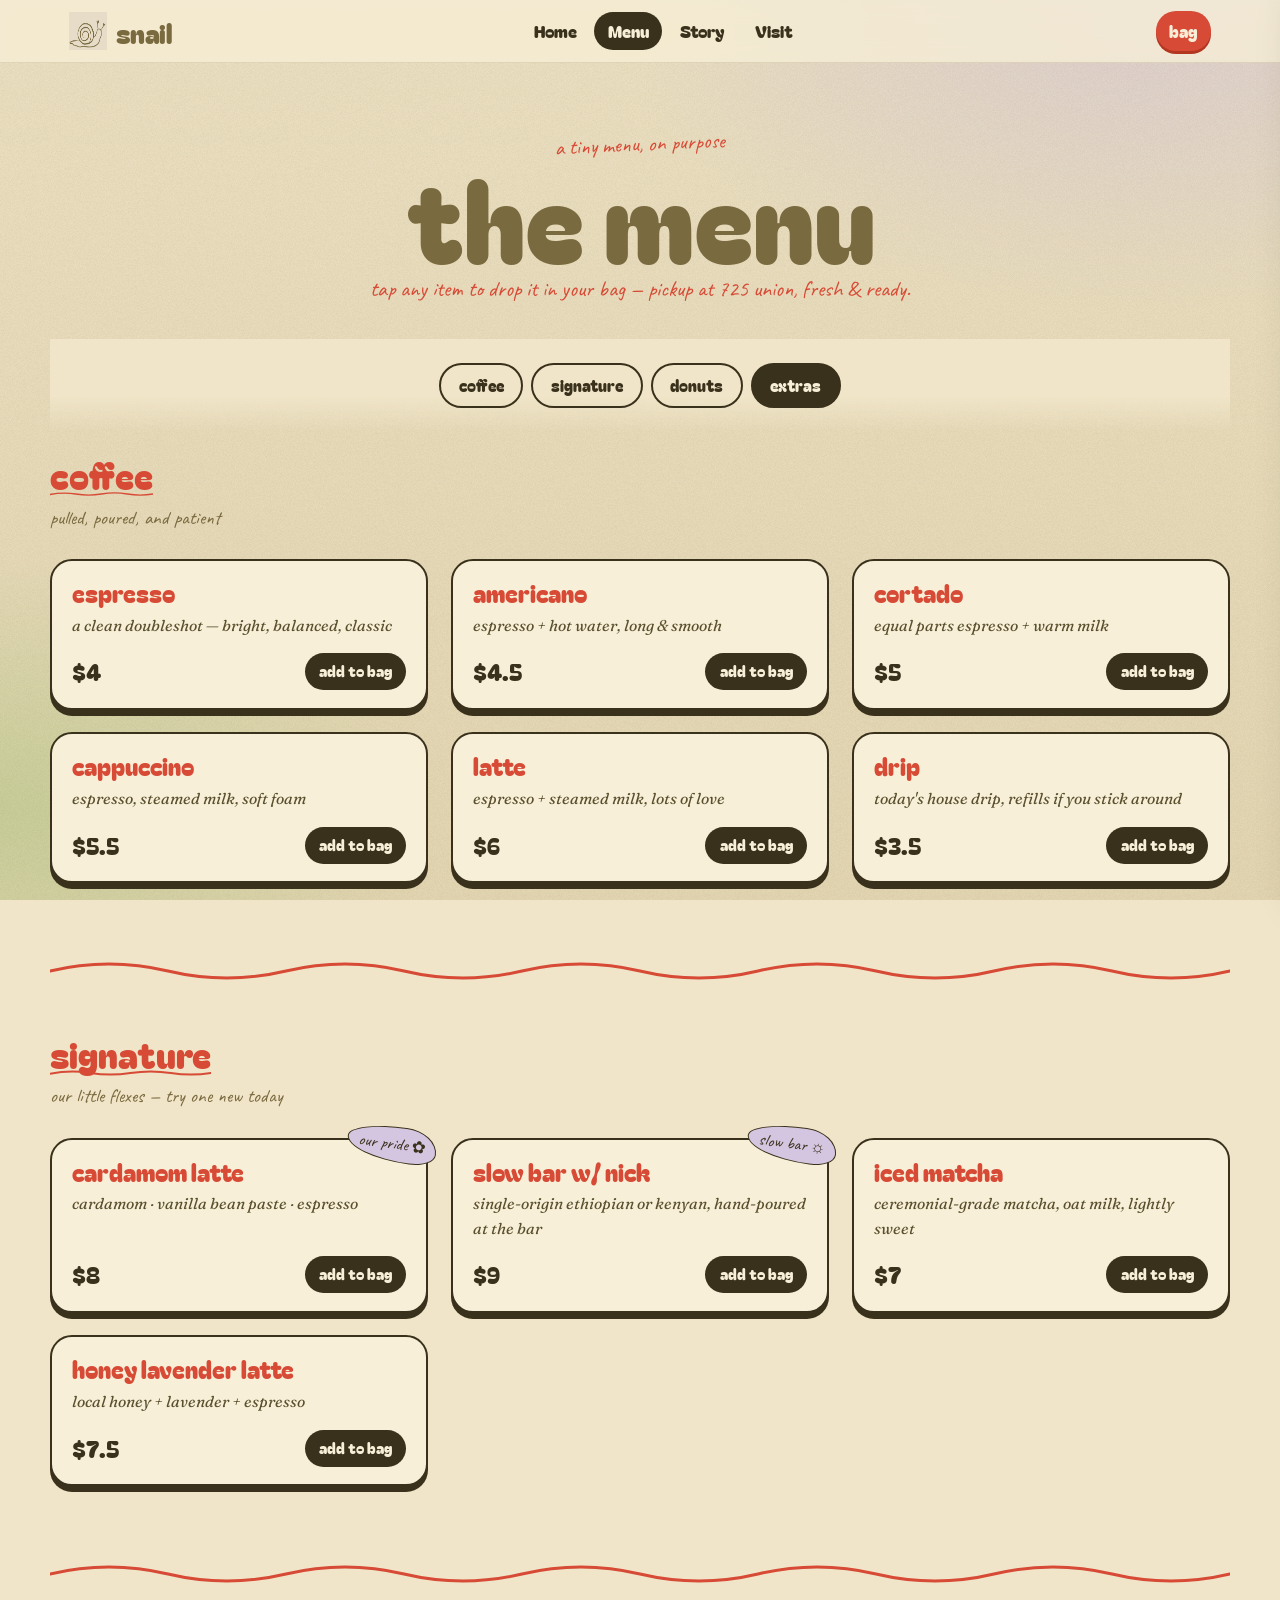
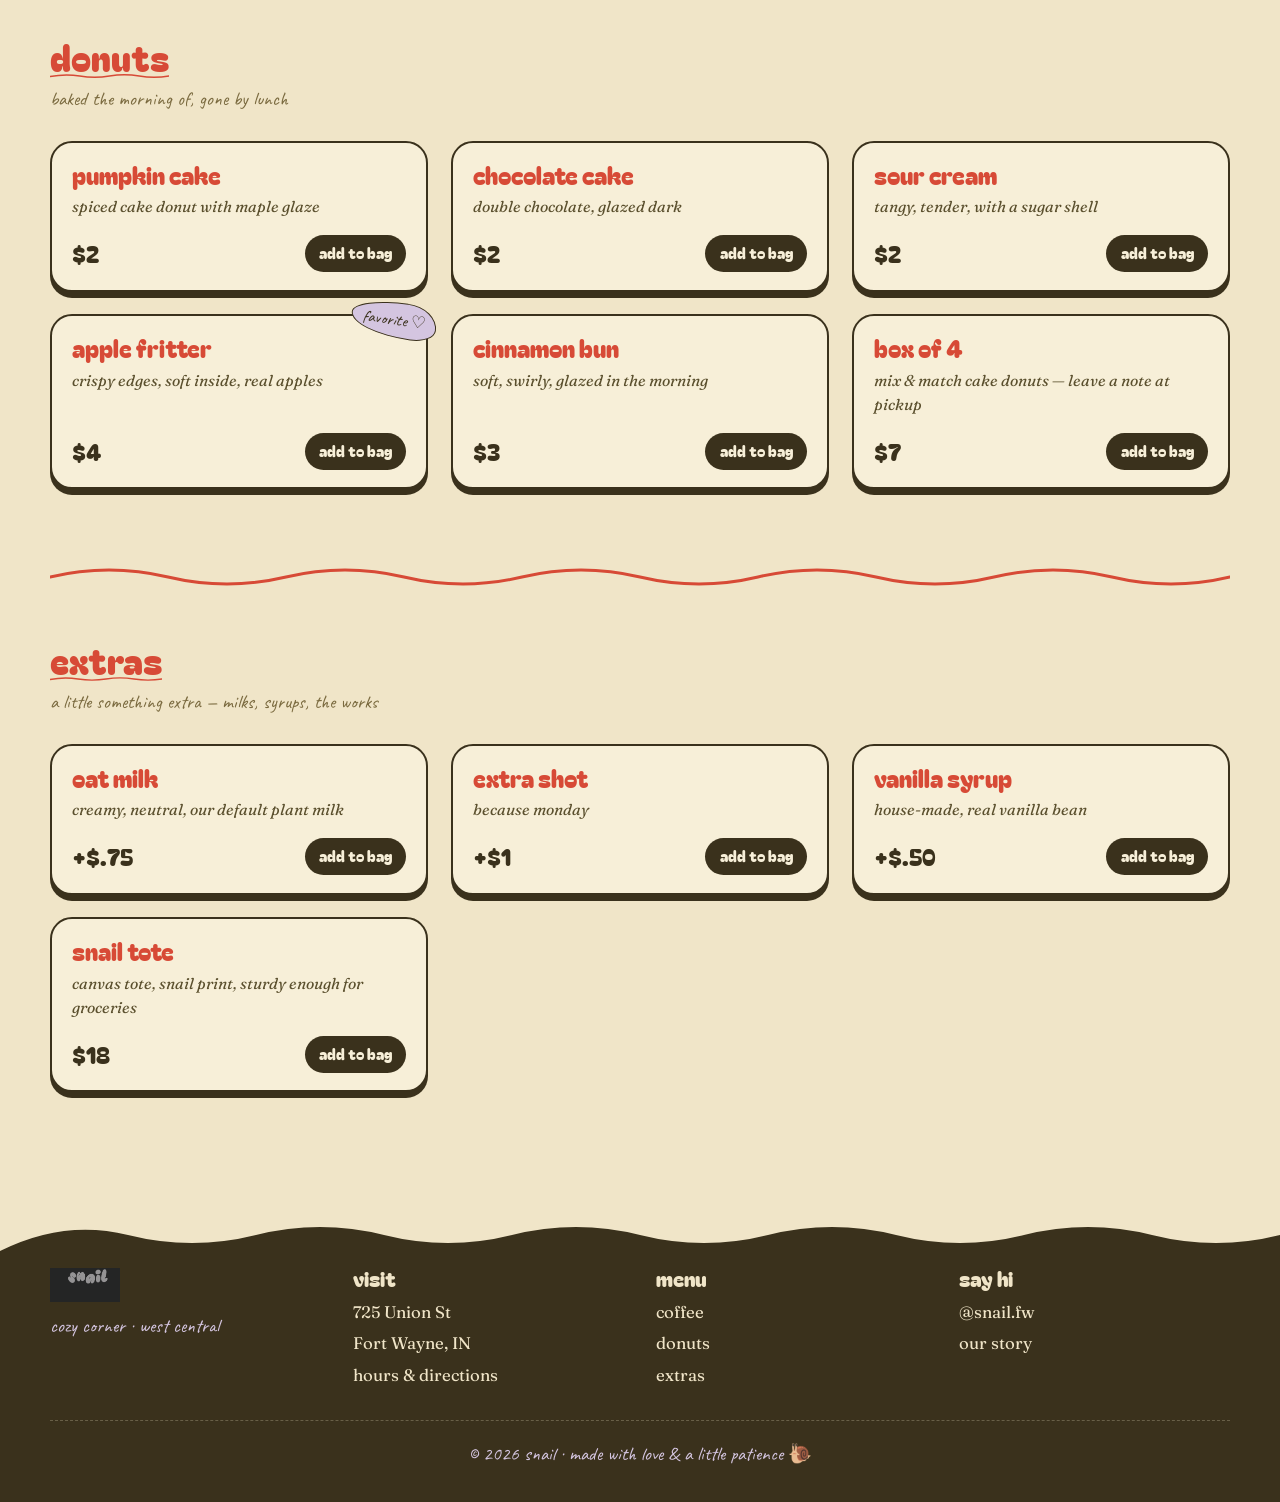
==== menu.html @ d5cd061c "Initial demo: snail café website Indie sketchbook aesthetic for snail.fw — cozy local café in West C" ====
<!doctype html>
<html lang="en">
<head>
  <meta charset="utf-8">
  <meta name="viewport" content="width=device-width, initial-scale=1, viewport-fit=cover">
  <meta name="theme-color" content="#F0E5C8">
  <title>menu — snail · cozy café in west central, fort wayne</title>
  <meta name="description" content="The full snail menu: cardamom latte, doubleshot espresso, single-origin slow bar, donuts, fritters, cinnamon buns, and more. Order ahead for pickup.">
  <link rel="icon" href="assets/img/snail-mark.png">
  <link rel="preconnect" href="https://fonts.googleapis.com">
  <link rel="preconnect" href="https://fonts.gstatic.com" crossorigin>
  <link href="https://fonts.googleapis.com/css2?family=Bagel+Fat+One&family=Caveat:wght@400;600;700&family=Fraunces:opsz,wght@9..144,400;9..144,500;9..144,700&display=swap" rel="stylesheet">
  <link rel="stylesheet" href="assets/css/base.css">
  <link rel="stylesheet" href="assets/css/components.css">
  <link rel="stylesheet" href="assets/css/pages.css">
</head>
<body>

<!-- ========== NAV ========== -->
<header class="nav" role="banner">
  <div class="wrap nav__row">
    <a class="nav__brand" href="index.html" aria-label="Snail home">
      <img src="assets/img/snail-mark.png" alt="">
      <span class="nav__brand-text">snail</span>
    </a>
    <nav class="nav__links" aria-label="Primary">
      <a class="nav__link" href="index.html">Home</a>
      <a class="nav__link" href="menu.html">Menu</a>
      <a class="nav__link" href="story.html">Story</a>
      <a class="nav__link" href="visit.html">Visit</a>
    </nav>
    <button class="nav__cart" data-cart-open aria-label="Open bag">
      <span>bag</span>
      <span class="nav__cart-count" data-cart-count style="display:none">0</span>
    </button>
  </div>
</header>

<!-- ========== MENU HERO ========== -->
<section class="menu-hero wrap-narrow">
  <span class="eyebrow">a tiny menu, on purpose</span>
  <h1>the menu</h1>
  <p>tap any item to drop it in your bag — pickup at 725 union, fresh & ready.</p>
</section>

<!-- ========== MENU TABS ========== -->
<div class="wrap">
  <div class="menu-tabs">
    <button class="menu-tab is-active" data-menu-tab="coffee">coffee</button>
    <button class="menu-tab" data-menu-tab="signature">signature</button>
    <button class="menu-tab" data-menu-tab="donuts">donuts</button>
    <button class="menu-tab" data-menu-tab="extras">extras</button>
  </div>
</div>

<!-- ========== COFFEE ========== -->
<section class="menu-section wrap" id="coffee">
  <h2 class="menu-section__title">coffee</h2>
  <p class="menu-section__sub">pulled, poured, and patient</p>

  <div class="menu-grid">

    <article class="item-card">
      <h3 class="item-card__name">espresso</h3>
      <p class="item-card__desc">a clean doubleshot — bright, balanced, classic</p>
      <div class="item-card__row">
        <span class="item-card__price">$4</span>
        <button class="item-card__add" data-add data-id="espresso" data-name="espresso" data-price="4" data-sub="doubleshot" data-emoji="☕"><span>add to bag</span></button>
      </div>
    </article>

    <article class="item-card">
      <h3 class="item-card__name">americano</h3>
      <p class="item-card__desc">espresso + hot water, long & smooth</p>
      <div class="item-card__row">
        <span class="item-card__price">$4.5</span>
        <button class="item-card__add" data-add data-id="americano" data-name="americano" data-price="4.5" data-sub="espresso + water" data-emoji="☕"><span>add to bag</span></button>
      </div>
    </article>

    <article class="item-card">
      <h3 class="item-card__name">cortado</h3>
      <p class="item-card__desc">equal parts espresso + warm milk</p>
      <div class="item-card__row">
        <span class="item-card__price">$5</span>
        <button class="item-card__add" data-add data-id="cortado" data-name="cortado" data-price="5" data-sub="4oz · 1:1" data-emoji="☕"><span>add to bag</span></button>
      </div>
    </article>

    <article class="item-card">
      <h3 class="item-card__name">cappuccino</h3>
      <p class="item-card__desc">espresso, steamed milk, soft foam</p>
      <div class="item-card__row">
        <span class="item-card__price">$5.5</span>
        <button class="item-card__add" data-add data-id="cappuccino" data-name="cappuccino" data-price="5.5" data-sub="6oz · classic" data-emoji="☕"><span>add to bag</span></button>
      </div>
    </article>

    <article class="item-card">
      <h3 class="item-card__name">latte</h3>
      <p class="item-card__desc">espresso + steamed milk, lots of love</p>
      <div class="item-card__row">
        <span class="item-card__price">$6</span>
        <button class="item-card__add" data-add data-id="latte" data-name="latte" data-price="6" data-sub="12oz" data-emoji="🥛"><span>add to bag</span></button>
      </div>
    </article>

    <article class="item-card">
      <h3 class="item-card__name">drip</h3>
      <p class="item-card__desc">today's house drip, refills if you stick around</p>
      <div class="item-card__row">
        <span class="item-card__price">$3.5</span>
        <button class="item-card__add" data-add data-id="drip" data-name="drip" data-price="3.5" data-sub="house" data-emoji="☕"><span>add to bag</span></button>
      </div>
    </article>
  </div>
</section>

<!-- squiggle -->
<div class="wrap">
  <div class="squiggle" aria-hidden="true">
    <svg viewBox="0 0 1200 28" preserveAspectRatio="none">
      <path d="M0 14 Q60 0 120 14 T240 14 T360 14 T480 14 T600 14 T720 14 T840 14 T960 14 T1080 14 T1200 14"
            fill="none" stroke="currentColor" stroke-width="3" stroke-linecap="round"/>
    </svg>
  </div>
</div>

<!-- ========== SIGNATURE ========== -->
<section class="menu-section wrap" id="signature">
  <h2 class="menu-section__title">signature</h2>
  <p class="menu-section__sub">our little flexes — try one new today</p>

  <div class="menu-grid">

    <article class="item-card">
      <span class="item-card__sticker">our pride ✿</span>
      <h3 class="item-card__name">cardamom latte</h3>
      <p class="item-card__desc">cardamom · vanilla bean paste · espresso</p>
      <div class="item-card__row">
        <span class="item-card__price">$8</span>
        <button class="item-card__add" data-add data-id="cardamom-latte" data-name="cardamom latte" data-price="8" data-sub="cardamom · vanilla bean" data-emoji="🍵"><span>add to bag</span></button>
      </div>
    </article>

    <article class="item-card">
      <span class="item-card__sticker">slow bar ☼</span>
      <h3 class="item-card__name">slow bar w/ nick</h3>
      <p class="item-card__desc">single-origin ethiopian or kenyan, hand-poured at the bar</p>
      <div class="item-card__row">
        <span class="item-card__price">$9</span>
        <button class="item-card__add" data-add data-id="slow-bar" data-name="slow bar w/ nick" data-price="9" data-sub="single-origin pour" data-emoji="☕"><span>add to bag</span></button>
      </div>
    </article>

    <article class="item-card">
      <h3 class="item-card__name">iced matcha</h3>
      <p class="item-card__desc">ceremonial-grade matcha, oat milk, lightly sweet</p>
      <div class="item-card__row">
        <span class="item-card__price">$7</span>
        <button class="item-card__add" data-add data-id="iced-matcha" data-name="iced matcha" data-price="7" data-sub="oat · lightly sweet" data-emoji="🍵"><span>add to bag</span></button>
      </div>
    </article>

    <article class="item-card">
      <h3 class="item-card__name">honey lavender latte</h3>
      <p class="item-card__desc">local honey + lavender + espresso</p>
      <div class="item-card__row">
        <span class="item-card__price">$7.5</span>
        <button class="item-card__add" data-add data-id="honey-lavender" data-name="honey lavender latte" data-price="7.5" data-sub="honey · lavender" data-emoji="💜"><span>add to bag</span></button>
      </div>
    </article>

  </div>
</section>

<div class="wrap">
  <div class="squiggle" aria-hidden="true">
    <svg viewBox="0 0 1200 28" preserveAspectRatio="none">
      <path d="M0 14 Q60 0 120 14 T240 14 T360 14 T480 14 T600 14 T720 14 T840 14 T960 14 T1080 14 T1200 14"
            fill="none" stroke="currentColor" stroke-width="3" stroke-linecap="round"/>
    </svg>
  </div>
</div>

<!-- ========== DONUTS ========== -->
<section class="menu-section wrap" id="donuts">
  <h2 class="menu-section__title">donuts</h2>
  <p class="menu-section__sub">baked the morning of, gone by lunch</p>

  <div class="menu-grid">

    <article class="item-card">
      <h3 class="item-card__name">pumpkin cake</h3>
      <p class="item-card__desc">spiced cake donut with maple glaze</p>
      <div class="item-card__row">
        <span class="item-card__price">$2</span>
        <button class="item-card__add" data-add data-id="pumpkin-cake" data-name="pumpkin cake donut" data-price="2" data-sub="maple glaze" data-emoji="🎃"><span>add to bag</span></button>
      </div>
    </article>

    <article class="item-card">
      <h3 class="item-card__name">chocolate cake</h3>
      <p class="item-card__desc">double chocolate, glazed dark</p>
      <div class="item-card__row">
        <span class="item-card__price">$2</span>
        <button class="item-card__add" data-add data-id="chocolate-cake" data-name="chocolate cake donut" data-price="2" data-sub="dark glaze" data-emoji="🍫"><span>add to bag</span></button>
      </div>
    </article>

    <article class="item-card">
      <h3 class="item-card__name">sour cream</h3>
      <p class="item-card__desc">tangy, tender, with a sugar shell</p>
      <div class="item-card__row">
        <span class="item-card__price">$2</span>
        <button class="item-card__add" data-add data-id="sour-cream" data-name="sour cream donut" data-price="2" data-sub="sugar shell" data-emoji="🍩"><span>add to bag</span></button>
      </div>
    </article>

    <article class="item-card">
      <span class="item-card__sticker">favorite ♡</span>
      <h3 class="item-card__name">apple fritter</h3>
      <p class="item-card__desc">crispy edges, soft inside, real apples</p>
      <div class="item-card__row">
        <span class="item-card__price">$4</span>
        <button class="item-card__add" data-add data-id="apple-fritter" data-name="apple fritter" data-price="4" data-sub="real apples inside" data-emoji="🍎"><span>add to bag</span></button>
      </div>
    </article>

    <article class="item-card">
      <h3 class="item-card__name">cinnamon bun</h3>
      <p class="item-card__desc">soft, swirly, glazed in the morning</p>
      <div class="item-card__row">
        <span class="item-card__price">$3</span>
        <button class="item-card__add" data-add data-id="cinnamon-bun" data-name="cinnamon bun" data-price="3" data-sub="warm & glazed" data-emoji="🍥"><span>add to bag</span></button>
      </div>
    </article>

    <article class="item-card">
      <h3 class="item-card__name">box of 4</h3>
      <p class="item-card__desc">mix & match cake donuts — leave a note at pickup</p>
      <div class="item-card__row">
        <span class="item-card__price">$7</span>
        <button class="item-card__add" data-add data-id="donut-box-4" data-name="box of 4 donuts" data-price="7" data-sub="mix & match" data-emoji="📦"><span>add to bag</span></button>
      </div>
    </article>

  </div>
</section>

<div class="wrap">
  <div class="squiggle" aria-hidden="true">
    <svg viewBox="0 0 1200 28" preserveAspectRatio="none">
      <path d="M0 14 Q60 0 120 14 T240 14 T360 14 T480 14 T600 14 T720 14 T840 14 T960 14 T1080 14 T1200 14"
            fill="none" stroke="currentColor" stroke-width="3" stroke-linecap="round"/>
    </svg>
  </div>
</div>

<!-- ========== EXTRAS ========== -->
<section class="menu-section wrap" id="extras">
  <h2 class="menu-section__title">extras</h2>
  <p class="menu-section__sub">a little something extra — milks, syrups, the works</p>

  <div class="menu-grid">

    <article class="item-card">
      <h3 class="item-card__name">oat milk</h3>
      <p class="item-card__desc">creamy, neutral, our default plant milk</p>
      <div class="item-card__row">
        <span class="item-card__price">+$.75</span>
        <button class="item-card__add" data-add data-id="oat-milk" data-name="oat milk" data-price="0.75" data-sub="add-on" data-emoji="🥛"><span>add to bag</span></button>
      </div>
    </article>

    <article class="item-card">
      <h3 class="item-card__name">extra shot</h3>
      <p class="item-card__desc">because monday</p>
      <div class="item-card__row">
        <span class="item-card__price">+$1</span>
        <button class="item-card__add" data-add data-id="extra-shot" data-name="extra shot" data-price="1" data-sub="add-on" data-emoji="⚡"><span>add to bag</span></button>
      </div>
    </article>

    <article class="item-card">
      <h3 class="item-card__name">vanilla syrup</h3>
      <p class="item-card__desc">house-made, real vanilla bean</p>
      <div class="item-card__row">
        <span class="item-card__price">+$.50</span>
        <button class="item-card__add" data-add data-id="vanilla-syrup" data-name="vanilla syrup" data-price="0.5" data-sub="add-on" data-emoji="✨"><span>add to bag</span></button>
      </div>
    </article>

    <article class="item-card">
      <h3 class="item-card__name">snail tote</h3>
      <p class="item-card__desc">canvas tote, snail print, sturdy enough for groceries</p>
      <div class="item-card__row">
        <span class="item-card__price">$18</span>
        <button class="item-card__add" data-add data-id="snail-tote" data-name="snail tote bag" data-price="18" data-sub="merch · canvas" data-emoji="👜"><span>add to bag</span></button>
      </div>
    </article>

  </div>
</section>

<!-- ========== FOOTER ========== -->
<footer class="footer">
  <div class="footer__grid">
    <div class="footer__brand">
      <img src="assets/img/snail-wordmark.png" alt="snail">
      <p style="margin-top:.6rem;color:var(--lilac);font-family:var(--font-hand);font-size:1.2rem">cozy corner · west central</p>
    </div>
    <div>
      <h4 class="footer__title">visit</h4>
      <div class="footer__list">
        <a>725 Union St</a>
        <a>Fort Wayne, IN</a>
        <a href="visit.html">hours & directions</a>
      </div>
    </div>
    <div>
      <h4 class="footer__title">menu</h4>
      <div class="footer__list">
        <a href="menu.html#coffee">coffee</a>
        <a href="menu.html#donuts">donuts</a>
        <a href="menu.html#extras">extras</a>
      </div>
    </div>
    <div>
      <h4 class="footer__title">say hi</h4>
      <div class="footer__list">
        <a href="https://instagram.com/snail.fw" target="_blank" rel="noopener">@snail.fw</a>
        <a href="story.html">our story</a>
      </div>
    </div>
  </div>
  <div class="footer__bottom">© 2026 snail · made with love & a little patience 🐌</div>
</footer>

<!-- ========== CART DRAWER ========== -->
<aside class="cart-drawer" data-cart-drawer aria-hidden="true">
  <div class="cart-drawer__scrim"></div>
  <div class="cart-drawer__panel">
    <div class="cart-drawer__header">
      <h2 class="cart-drawer__title">your bag 🐌</h2>
      <button class="cart-drawer__close" data-cart-close aria-label="Close bag">×</button>
    </div>
    <div class="cart-list" data-cart-list></div>
    <div class="cart-empty" data-cart-empty>
      <img src="assets/img/snail-mark.png" alt="">
      <p>nothing in the bag yet — go pick something cozy</p>
      <a class="btn btn--matcha btn--small" href="menu.html" style="margin-top:1rem">browse menu</a>
    </div>
    <div class="cart-foot">
      <div class="cart-total">
        <span>total <small>(pickup)</small></span>
        <span data-cart-total>$0.00</span>
      </div>
      <button class="btn btn--brick cart-checkout" data-cart-checkout>place pickup order →</button>
      <p style="text-align:center;margin-top:.7rem;font-family:var(--font-hand);color:var(--olive);font-size:1.05rem">order online, pick up at 725 union</p>
    </div>
  </div>
</aside>

<div class="toast" data-toast role="status" aria-live="polite"></div>

<script src="assets/js/cart.js"></script>
<script src="assets/js/main.js"></script>
</body>
</html>
---- assets/css/base.css ----
/* =========================================================
   SNAIL — Base + Tokens
   "Indie sketchbook café": warm, hand-drawn, asymmetric
   ========================================================= */

:root {
  /* Colors — pulled from the brand assets */
  --cream:        #F0E5C8;
  --cream-2:      #E8DBB8;
  --cream-3:      #DCCCA0;
  --paper:        #F7EFD8;
  --olive:        #7A6A3F;
  --olive-deep:   #5A4F2D;
  --olive-ink:    #3A311C;
  --matcha:       #A8C77B;
  --matcha-deep:  #84A653;
  --lilac:        #D4C5E0;
  --lilac-deep:   #B69BCC;
  --brick:        #D74A36;
  --brick-deep:   #B33620;
  --charcoal:     #2A2118;
  --bone:         #FBF6E8;

  /* Type */
  --font-display: 'Bagel Fat One', 'Lilita One', system-ui, sans-serif;
  --font-body:    'Fraunces', 'Iowan Old Style', Georgia, serif;
  --font-hand:    'Caveat', 'Comic Sans MS', cursive;

  /* Sizing */
  --fs-eyebrow: 0.78rem;
  --fs-body:    1.05rem;
  --fs-lead:    1.25rem;
  --fs-h6:      1.15rem;
  --fs-h5:      1.4rem;
  --fs-h4:      1.75rem;
  --fs-h3:      2.25rem;
  --fs-h2:      clamp(2.4rem, 5vw, 3.6rem);
  --fs-h1:      clamp(3rem, 9vw, 7rem);
  --fs-mega:    clamp(4.5rem, 14vw, 11rem);

  /* Spacing */
  --gap-1: .35rem;
  --gap-2: .7rem;
  --gap-3: 1.1rem;
  --gap-4: 1.6rem;
  --gap-5: 2.4rem;
  --gap-6: 3.5rem;
  --gap-7: 5rem;
  --gap-8: 7rem;

  /* Radii */
  --r-blob: 38% 62% 55% 45% / 50% 38% 62% 50%;
  --r-blob-2: 64% 36% 28% 72% / 42% 64% 36% 58%;
  --r-pill: 999px;
  --r-card: 22px;

  /* Shadows */
  --sh-paper:   0 1px 0 rgba(58,49,28,.06), 0 12px 22px -10px rgba(58,49,28,.18);
  --sh-pop:     0 6px 0 var(--olive-ink);
  --sh-pop-sm:  0 4px 0 var(--olive-ink);
  --sh-pop-lilac: 0 6px 0 var(--lilac-deep);

  /* Motion */
  --ease-bouncy: cubic-bezier(.34,1.56,.64,1);
  --ease-soft:   cubic-bezier(.4,.05,.2,1);
}

/* Reset */
*, *::before, *::after { box-sizing: border-box; margin: 0; padding: 0; }
html { scroll-behavior: smooth; -webkit-text-size-adjust: 100%; }
body {
  font-family: var(--font-body);
  font-size: var(--fs-body);
  font-optical-sizing: auto;
  line-height: 1.55;
  color: var(--charcoal);
  background: var(--cream);
  overflow-x: hidden; /* hard guard against side-scroll on mobile */
  min-height: 100vh;
  position: relative;
}
img, svg, video { display: block; max-width: 100%; height: auto; }
button { font: inherit; cursor: pointer; border: 0; background: none; color: inherit; }
a { color: inherit; text-decoration: none; }
ul { list-style: none; }
input, textarea, select { font: inherit; color: inherit; }

/* Page paper grain — SVG fractal noise via data-URI */
body::before {
  content: "";
  position: fixed; inset: 0; z-index: 0; pointer-events: none;
  opacity: .35; mix-blend-mode: multiply;
  background-image: url("data:image/svg+xml;utf8,<svg xmlns='http://www.w3.org/2000/svg' width='240' height='240'><filter id='n'><feTurbulence type='fractalNoise' baseFrequency='1.4' numOctaves='2' stitchTiles='stitch'/><feColorMatrix values='0 0 0 0 0.36 0 0 0 0 0.30 0 0 0 0 0.18 0 0 0 0.55 0'/></filter><rect width='100%' height='100%' filter='url(%23n)'/></svg>");
}

/* Subtle warm wash gradient behind everything */
body::after {
  content: "";
  position: fixed; inset: 0; z-index: -1; pointer-events: none;
  background:
    radial-gradient(60% 50% at 90% 0%, rgba(212,197,224,.55), transparent 70%),
    radial-gradient(50% 40% at 0% 90%, rgba(168,199,123,.45), transparent 70%),
    linear-gradient(180deg, var(--cream) 0%, var(--cream-2) 100%);
}

main, section, header, footer, nav { position: relative; z-index: 1; }

/* Typography presets */
.eyebrow {
  font-family: var(--font-hand);
  font-size: 1.35rem;
  color: var(--brick);
  transform: rotate(-2.5deg);
  display: inline-block;
}
.display {
  font-family: var(--font-display);
  font-weight: 400;
  letter-spacing: -.01em;
  line-height: .92;
  color: var(--olive);
}
.hand {
  font-family: var(--font-hand);
  color: var(--brick);
}
h1, h2, h3, h4 { font-family: var(--font-display); font-weight: 400; line-height: 1; color: var(--olive-ink); }
h1 { font-size: var(--fs-h1); }
h2 { font-size: var(--fs-h2); }
h3 { font-size: var(--fs-h3); }
h4 { font-size: var(--fs-h4); }
p { max-width: 60ch; }

/* Layout helpers */
.wrap { width: min(1180px, 100% - 2.4rem); margin-inline: auto; }
.wrap-narrow { width: min(820px, 100% - 2.4rem); margin-inline: auto; }
.section { padding-block: var(--gap-7); }
.section-tight { padding-block: var(--gap-6); }

/* Selection */
::selection { background: var(--matcha); color: var(--olive-ink); }

/* Focus rings — visible & on-brand */
:focus-visible {
  outline: 3px dashed var(--brick);
  outline-offset: 3px;
  border-radius: 6px;
}

/* Reveal on scroll */
[data-reveal] {
  opacity: 0;
  transform: translateY(28px);
  transition: opacity .8s var(--ease-soft), transform .8s var(--ease-bouncy);
}
[data-reveal].is-revealed { opacity: 1; transform: none; }
[data-reveal][data-reveal-delay="1"] { transition-delay: .1s; }
[data-reveal][data-reveal-delay="2"] { transition-delay: .2s; }
[data-reveal][data-reveal-delay="3"] { transition-delay: .3s; }
[data-reveal][data-reveal-delay="4"] { transition-delay: .4s; }

/* Reduced motion */
@media (prefers-reduced-motion: reduce) {
  *, *::before, *::after {
    animation-duration: 0.01ms !important;
    animation-iteration-count: 1 !important;
    transition-duration: 0.01ms !important;
    scroll-behavior: auto !important;
  }
}
---- assets/css/components.css ----
/* =========================================================
   Components
   ========================================================= */

/* ---------- NAV — persistent top, no hamburger ---------- */
.nav {
  position: sticky;
  top: 0;
  z-index: 50;
  backdrop-filter: blur(10px) saturate(120%);
  -webkit-backdrop-filter: blur(10px) saturate(120%);
  background: rgba(247,239,216,.78);
  border-bottom: 1.5px solid rgba(122,106,63,.18);
}
.nav__row {
  display: grid;
  grid-template-columns: auto 1fr auto;
  align-items: center;
  gap: 1rem;
  padding: .65rem 1.2rem;
}
.nav__brand {
  display: inline-flex; align-items: center; gap: .55rem;
  text-decoration: none;
  flex-shrink: 0;
}
.nav__brand img { width: 38px; height: 38px; }
.nav__brand-text {
  font-family: var(--font-display);
  font-size: 1.7rem;
  color: var(--olive);
  letter-spacing: -.02em;
  line-height: 1;
  margin-top: 4px;
}
.nav__links {
  display: flex; align-items: center; gap: .25rem;
  justify-content: center;
  overflow-x: auto;
  scrollbar-width: none;
  scroll-snap-type: x proximity;
  padding: 2px 0;
}
.nav__links::-webkit-scrollbar { display: none; }
.nav__link {
  font-family: var(--font-display);
  font-size: 1.05rem;
  color: var(--olive-ink);
  padding: .35rem .85rem;
  border-radius: var(--r-pill);
  white-space: nowrap;
  scroll-snap-align: center;
  transition: background .25s var(--ease-soft), color .25s var(--ease-soft), transform .35s var(--ease-bouncy);
}
.nav__link:hover { background: var(--matcha); color: var(--olive-ink); transform: rotate(-2deg); }
.nav__link.is-active {
  background: var(--olive-ink);
  color: var(--paper);
}
.nav__link.is-active:hover { transform: rotate(-1.5deg); }

.nav__cart {
  display: inline-flex; align-items: center; gap: .4rem;
  padding: .45rem .85rem;
  background: var(--brick);
  color: var(--paper);
  border-radius: var(--r-pill);
  font-family: var(--font-display);
  box-shadow: 0 3px 0 var(--brick-deep);
  transition: transform .25s var(--ease-bouncy);
  flex-shrink: 0;
}
.nav__cart:hover { transform: translateY(-2px) rotate(-2deg); }
.nav__cart:active { transform: translateY(1px); box-shadow: 0 1px 0 var(--brick-deep); }
.nav__cart-count {
  display: inline-grid; place-items: center;
  min-width: 22px; height: 22px;
  border-radius: var(--r-pill);
  background: var(--paper); color: var(--brick);
  font-size: .85rem; font-weight: 700;
  padding: 0 6px;
}

@media (max-width: 640px) {
  .nav__row { padding: .55rem .8rem; gap: .55rem; }
  .nav__brand img { width: 32px; height: 32px; }
  .nav__brand-text { font-size: 1.35rem; }
  .nav__link { font-size: .92rem; padding: .3rem .65rem; }
  .nav__cart { padding: .4rem .65rem; font-size: .9rem; }
}
@media (max-width: 420px) {
  .nav__brand-text { display: none; }
  .nav__link { font-size: .85rem; padding: .25rem .55rem; }
}

/* ---------- BUTTONS ---------- */
.btn {
  display: inline-flex; align-items: center; gap: .5rem;
  font-family: var(--font-display);
  font-size: 1.05rem;
  padding: .85rem 1.4rem;
  border-radius: var(--r-pill);
  background: var(--olive-ink);
  color: var(--paper);
  box-shadow: var(--sh-pop-sm);
  transition: transform .2s var(--ease-bouncy), box-shadow .2s var(--ease-bouncy);
  border: 2px solid var(--olive-ink);
}
.btn:hover { transform: translateY(-3px) rotate(-1.5deg); box-shadow: 0 7px 0 var(--olive-ink); }
.btn:active { transform: translateY(2px); box-shadow: 0 2px 0 var(--olive-ink); }

.btn--brick { background: var(--brick); border-color: var(--brick-deep); box-shadow: 0 4px 0 var(--brick-deep); }
.btn--brick:hover { box-shadow: 0 7px 0 var(--brick-deep); }
.btn--brick:active { box-shadow: 0 2px 0 var(--brick-deep); }

.btn--matcha { background: var(--matcha); color: var(--olive-ink); border-color: var(--matcha-deep); box-shadow: 0 4px 0 var(--matcha-deep); }
.btn--matcha:hover { box-shadow: 0 7px 0 var(--matcha-deep); }
.btn--matcha:active { box-shadow: 0 2px 0 var(--matcha-deep); }

.btn--ghost { background: transparent; color: var(--olive-ink); border: 2px solid var(--olive-ink); box-shadow: 0 4px 0 var(--olive-ink); }
.btn--ghost:hover { background: var(--paper); }

.btn--small { font-size: .92rem; padding: .55rem 1rem; }

/* ---------- DIVIDERS / SQUIGGLES ---------- */
.squiggle {
  display: block;
  width: 100%;
  height: 28px;
  color: var(--brick);
  margin-block: var(--gap-4);
}
.squiggle svg { width: 100%; height: 100%; display: block; }

/* ---------- POLAROID CARD ---------- */
.polaroid {
  background: var(--paper);
  padding: 14px 14px 22px;
  border-radius: 4px;
  box-shadow: 0 2px 1px rgba(58,49,28,.08), 0 18px 28px -14px rgba(58,49,28,.35);
  position: relative;
}
.polaroid img {
  width: 100%; aspect-ratio: 4/5; object-fit: cover;
  border-radius: 2px;
  background: var(--cream-3);
}
.polaroid figcaption {
  margin-top: 14px;
  font-family: var(--font-hand);
  font-size: 1.4rem;
  color: var(--brick);
  text-align: center;
  transform: rotate(-1deg);
}
.polaroid--tilt-l { transform: rotate(-3deg); }
.polaroid--tilt-r { transform: rotate(2.5deg); }
.polaroid--tilt-c { transform: rotate(-.8deg); }

/* ---------- MENU ITEM CARD ---------- */
.item-card {
  background: var(--paper);
  border: 2px solid var(--olive-ink);
  border-radius: var(--r-card);
  padding: 1.25rem 1.25rem 1.1rem;
  display: grid;
  grid-template-rows: auto 1fr auto;
  gap: .55rem;
  position: relative;
  box-shadow: 0 6px 0 var(--olive-ink);
  transition: transform .35s var(--ease-bouncy), box-shadow .35s var(--ease-bouncy);
}
.item-card:hover {
  transform: translate(-3px, -5px) rotate(-1deg);
  box-shadow: 0 10px 0 var(--olive-ink);
}
.item-card__name {
  font-family: var(--font-display);
  font-size: 1.5rem;
  color: var(--brick);
  line-height: 1;
}
.item-card__desc {
  font-size: .98rem;
  color: var(--olive-deep);
  font-style: italic;
  font-variation-settings: "opsz" 10;
}
.item-card__row {
  display: flex; align-items: center; justify-content: space-between;
  margin-top: .4rem;
}
.item-card__price {
  font-family: var(--font-display);
  font-size: 1.4rem;
  color: var(--olive-ink);
}
.item-card__add {
  display: inline-flex; align-items: center; gap: .35rem;
  background: var(--olive-ink); color: var(--paper);
  padding: .45rem .9rem;
  border-radius: var(--r-pill);
  font-family: var(--font-display);
  font-size: .92rem;
  transition: transform .2s var(--ease-bouncy), background .2s;
}
.item-card__add:hover { background: var(--brick); transform: rotate(-2deg) scale(1.04); }
.item-card__add.is-added {
  background: var(--matcha); color: var(--olive-ink);
}

.item-card__sticker {
  position: absolute;
  top: -14px; right: -10px;
  background: var(--lilac);
  color: var(--olive-ink);
  font-family: var(--font-hand);
  font-size: 1.05rem;
  padding: .25rem .65rem;
  border-radius: var(--r-blob-2);
  border: 1.5px solid var(--olive-ink);
  transform: rotate(8deg);
}

/* ---------- CART DRAWER ---------- */
.cart-drawer {
  position: fixed; inset: 0;
  display: grid;
  grid-template-columns: 1fr min(420px, 92vw);
  pointer-events: none;
  z-index: 100;
}
.cart-drawer__scrim {
  background: rgba(42,33,24,.45);
  opacity: 0;
  transition: opacity .35s var(--ease-soft);
}
.cart-drawer__panel {
  background: var(--paper);
  border-left: 2px solid var(--olive-ink);
  padding: 1.4rem 1.4rem 2rem;
  overflow-y: auto;
  transform: translateX(110%);
  transition: transform .45s var(--ease-bouncy);
  display: flex; flex-direction: column;
  box-shadow: -20px 0 40px rgba(58,49,28,.25);
}
.cart-drawer.is-open { pointer-events: auto; }
.cart-drawer.is-open .cart-drawer__scrim { opacity: 1; pointer-events: auto; }
.cart-drawer.is-open .cart-drawer__panel { transform: translateX(0); }

.cart-drawer__header {
  display: flex; align-items: center; justify-content: space-between;
  margin-bottom: 1rem;
  padding-bottom: .8rem;
  border-bottom: 2px dashed var(--olive);
}
.cart-drawer__title {
  font-family: var(--font-display);
  font-size: 1.8rem;
  color: var(--olive-ink);
}
.cart-drawer__close {
  width: 38px; height: 38px;
  border-radius: var(--r-pill);
  background: var(--cream-2);
  font-size: 1.4rem;
  display: grid; place-items: center;
}
.cart-drawer__close:hover { background: var(--brick); color: var(--paper); transform: rotate(90deg); }

.cart-list { display: flex; flex-direction: column; gap: .9rem; flex: 1; }
.cart-line {
  display: grid;
  grid-template-columns: 50px 1fr auto;
  gap: .8rem;
  align-items: center;
  padding: .7rem;
  background: var(--cream);
  border: 1.5px solid var(--olive);
  border-radius: 14px;
}
.cart-line__name { font-family: var(--font-display); color: var(--olive-ink); font-size: 1.05rem; line-height: 1.05; }
.cart-line__sub { font-family: var(--font-hand); color: var(--brick); font-size: 1rem; line-height: 1; }
.cart-line__qty {
  display: inline-flex; align-items: center; gap: .4rem;
  margin-top: .3rem;
}
.cart-line__qty button {
  width: 26px; height: 26px;
  border-radius: var(--r-pill);
  background: var(--paper);
  border: 1.5px solid var(--olive-ink);
  font-family: var(--font-display);
  line-height: 1;
}
.cart-line__qty button:hover { background: var(--matcha); }
.cart-line__qty span { min-width: 18px; text-align: center; font-family: var(--font-display); }

.cart-line__remove {
  font-family: var(--font-hand);
  font-size: 1rem;
  color: var(--brick);
  padding: .3rem .55rem;
}
.cart-line__remove:hover { text-decoration: underline wavy; }

.cart-mark {
  width: 50px; height: 50px;
  border-radius: 12px;
  background: var(--cream-3);
  display: grid; place-items: center;
  font-size: 1.6rem;
}

.cart-empty {
  text-align: center;
  padding: 3rem 1rem;
  color: var(--olive-deep);
}
.cart-empty img { width: 110px; margin: 0 auto 1rem; opacity: .8; }
.cart-empty p { margin: 0 auto; font-family: var(--font-hand); font-size: 1.4rem; color: var(--brick); }

.cart-foot {
  margin-top: 1rem;
  padding-top: .9rem;
  border-top: 2px dashed var(--olive);
}
.cart-total {
  display: flex; justify-content: space-between; align-items: baseline;
  font-family: var(--font-display);
  font-size: 1.4rem;
  color: var(--olive-ink);
  margin-bottom: 1rem;
}
.cart-total small { font-size: .8rem; color: var(--olive); }
.cart-checkout { width: 100%; justify-content: center; }

/* ---------- TOAST ---------- */
.toast {
  position: fixed;
  bottom: 1.4rem; left: 50%;
  transform: translateX(-50%) translateY(20px);
  background: var(--olive-ink); color: var(--paper);
  padding: .75rem 1.2rem;
  border-radius: var(--r-pill);
  font-family: var(--font-display);
  font-size: .95rem;
  z-index: 200;
  opacity: 0;
  pointer-events: none;
  transition: opacity .25s, transform .35s var(--ease-bouncy);
  box-shadow: 0 12px 24px -8px rgba(0,0,0,.4);
}
.toast.is-on {
  opacity: 1; transform: translateX(-50%) translateY(0);
}
.toast::before {
  content: "🐌"; margin-right: .35rem;
}

/* ---------- FOOTER ---------- */
.footer {
  background: var(--olive-ink);
  color: var(--cream);
  padding: 3rem 1.2rem 2rem;
  margin-top: var(--gap-7);
  position: relative;
}
.footer::before {
  content: "";
  position: absolute; left: 0; right: 0; top: -1px; height: 32px;
  background: var(--cream);
  -webkit-mask: url("data:image/svg+xml;utf8,<svg xmlns='http://www.w3.org/2000/svg' viewBox='0 0 1200 32' preserveAspectRatio='none'><path d='M0 32 Q60 0 120 16 T240 16 T360 16 T480 16 T600 16 T720 16 T840 16 T960 16 T1080 16 T1200 16 V0 H0 Z' fill='black'/></svg>") no-repeat center / 100% 100%;
  mask: url("data:image/svg+xml;utf8,<svg xmlns='http://www.w3.org/2000/svg' viewBox='0 0 1200 32' preserveAspectRatio='none'><path d='M0 32 Q60 0 120 16 T240 16 T360 16 T480 16 T600 16 T720 16 T840 16 T960 16 T1080 16 T1200 16 V0 H0 Z' fill='black'/></svg>") no-repeat center / 100% 100%;
}
.footer__grid {
  display: grid;
  grid-template-columns: repeat(auto-fit, minmax(190px, 1fr));
  gap: 2rem;
  max-width: 1180px; margin: 0 auto 2rem;
}
.footer__brand img { width: 70px; opacity: .9; filter: invert(1) brightness(.95) sepia(.4) saturate(.4); }
.footer__title {
  font-family: var(--font-display);
  font-size: 1.3rem;
  color: var(--cream);
  margin-bottom: .6rem;
}
.footer__list { display: flex; flex-direction: column; gap: .35rem; }
.footer__list a:hover { color: var(--lilac); }
.footer__bottom {
  text-align: center;
  font-family: var(--font-hand);
  color: var(--lilac);
  font-size: 1.2rem;
  border-top: 1px dashed rgba(240,229,200,.25);
  padding-top: 1.2rem;
  max-width: 1180px;
  margin: 0 auto;
}
---- assets/css/pages.css ----
/* =========================================================
   Page-specific layouts
   ========================================================= */

/* ---------- HERO (HOME) ---------- */
.hero {
  position: relative;
  padding: clamp(3rem, 8vw, 7rem) 0 clamp(3rem, 6vw, 5rem);
  overflow: hidden;
}
.hero__inner {
  display: grid;
  grid-template-columns: 1.1fr 1fr;
  align-items: center;
  gap: 2rem;
}
.hero__copy { position: relative; z-index: 2; }
.hero__eyebrow {
  display: inline-block;
  margin-bottom: .8rem;
  padding: .35rem 1rem;
  border: 1.5px dashed var(--brick);
  border-radius: var(--r-pill);
  font-family: var(--font-hand);
  color: var(--brick);
  font-size: 1.15rem;
  transform: rotate(-2deg);
}
.hero__title {
  font-family: var(--font-display);
  font-size: var(--fs-mega);
  line-height: .85;
  letter-spacing: -.02em;
  color: var(--olive);
  margin-bottom: 1rem;
  position: relative;
}
.hero__title em {
  font-family: var(--font-hand);
  font-style: normal;
  color: var(--brick);
  font-size: .55em;
  display: block;
  transform: rotate(-3deg) translateX(-1ch);
  margin-top: .2em;
  font-weight: 600;
  line-height: 1;
}
.hero__lede {
  font-size: var(--fs-lead);
  color: var(--olive-deep);
  max-width: 38ch;
  margin-bottom: 1.6rem;
}
.hero__ctas { display: flex; gap: .8rem; flex-wrap: wrap; }

.hero__art {
  position: relative;
  display: grid;
  place-items: center;
}
.hero__art-blob {
  position: absolute; inset: 0;
  background: var(--lilac);
  border-radius: var(--r-blob);
  z-index: 0;
  animation: blob-drift 18s ease-in-out infinite alternate;
}
.hero__art-blob.matcha { background: var(--matcha); inset: 8% -10% 12% 10%; opacity: .7; animation-duration: 22s; }
.hero__art-snail {
  position: relative;
  z-index: 2;
  width: 100%;
  max-width: 520px;
  filter: drop-shadow(0 16px 24px rgba(58,49,28,.18));
  animation: snail-bob 6s ease-in-out infinite;
}
.hero__art-tag {
  position: absolute;
  z-index: 3;
  font-family: var(--font-hand);
  background: var(--paper);
  border: 1.5px solid var(--olive-ink);
  padding: .4rem .9rem;
  border-radius: var(--r-blob-2);
  color: var(--brick);
  font-size: 1.05rem;
  box-shadow: 0 4px 0 var(--olive-ink);
}
.hero__art-tag.t1 { top: 6%; right: -2%; transform: rotate(8deg); }
.hero__art-tag.t2 { bottom: 8%; left: -4%; transform: rotate(-6deg); }
.hero__art-tag.t3 { top: 38%; right: -8%; transform: rotate(-4deg); }

@keyframes snail-bob {
  0%, 100% { transform: translateY(0) rotate(-1deg); }
  50%      { transform: translateY(-12px) rotate(1.5deg); }
}
@keyframes blob-drift {
  0%   { border-radius: 38% 62% 55% 45% / 50% 38% 62% 50%; transform: rotate(0deg) scale(1); }
  50%  { border-radius: 64% 36% 28% 72% / 42% 64% 36% 58%; transform: rotate(8deg) scale(1.04); }
  100% { border-radius: 50% 50% 60% 40% / 30% 60% 40% 70%; transform: rotate(-6deg) scale(.98); }
}

/* Marquee strip — "now open · pickup · west central · slow coffee · etc" */
.marquee {
  background: var(--olive-ink);
  color: var(--paper);
  font-family: var(--font-display);
  font-size: 1.4rem;
  padding: .85rem 0;
  overflow: hidden;
  border-block: 2px solid var(--olive-ink);
  position: relative;
}
.marquee__track {
  display: inline-flex;
  gap: 2.5rem;
  padding-left: 2.5rem;
  white-space: nowrap;
  animation: marquee 28s linear infinite;
  will-change: transform;
}
.marquee span { display: inline-flex; align-items: center; gap: 1.2rem; }
.marquee span::after {
  content: "🐌";
  font-size: 1.4rem;
  filter: grayscale(.4);
}
@keyframes marquee {
  to { transform: translateX(-50%); }
}

/* Story section */
.story {
  padding: var(--gap-7) 0;
}
.story__inner {
  display: grid;
  grid-template-columns: 1fr 1fr;
  gap: 3rem;
  align-items: center;
}
.story__photos {
  position: relative;
  height: clamp(360px, 50vw, 540px);
}
.story__photos .polaroid {
  position: absolute;
  width: 64%;
}
.story__photos .polaroid:nth-child(1) { top: 0;     left: 0;    z-index: 2; }
.story__photos .polaroid:nth-child(2) { top: 8%;    right: 0;   z-index: 1; transform: rotate(4deg); }
.story__photos .polaroid:nth-child(3) { bottom: 0;  left: 16%;  z-index: 3; transform: rotate(-2deg); }
.story__copy h2 {
  font-size: var(--fs-h2);
  color: var(--olive-ink);
  margin-bottom: 1.2rem;
  line-height: .95;
}
.story__copy p { margin-bottom: 1rem; font-size: 1.1rem; color: var(--olive-deep); }
.story__copy p strong { color: var(--brick); }

/* Highlights row — "matcha · slow bar · cinnamon bun" */
.highlights {
  background: var(--olive-ink);
  color: var(--paper);
  padding: var(--gap-7) 0;
  position: relative;
  overflow: hidden;
}
.highlights::before, .highlights::after {
  content: "";
  position: absolute; left: 0; right: 0;
  height: 32px;
}
.highlights::before { top: -1px; background: var(--cream); -webkit-mask: url("data:image/svg+xml;utf8,<svg xmlns='http://www.w3.org/2000/svg' viewBox='0 0 1200 32' preserveAspectRatio='none'><path d='M0 0 Q60 32 120 16 T240 16 T360 16 T480 16 T600 16 T720 16 T840 16 T960 16 T1080 16 T1200 16 V32 H0 Z' fill='black'/></svg>") no-repeat center / 100% 100%; mask: url("data:image/svg+xml;utf8,<svg xmlns='http://www.w3.org/2000/svg' viewBox='0 0 1200 32' preserveAspectRatio='none'><path d='M0 0 Q60 32 120 16 T240 16 T360 16 T480 16 T600 16 T720 16 T840 16 T960 16 T1080 16 T1200 16 V32 H0 Z' fill='black'/></svg>") no-repeat center / 100% 100%; }
.highlights::after { bottom: -1px; background: var(--cream); -webkit-mask: url("data:image/svg+xml;utf8,<svg xmlns='http://www.w3.org/2000/svg' viewBox='0 0 1200 32' preserveAspectRatio='none'><path d='M0 32 Q60 0 120 16 T240 16 T360 16 T480 16 T600 16 T720 16 T840 16 T960 16 T1080 16 T1200 16 V0 H0 Z' fill='black'/></svg>") no-repeat center / 100% 100%; mask: url("data:image/svg+xml;utf8,<svg xmlns='http://www.w3.org/2000/svg' viewBox='0 0 1200 32' preserveAspectRatio='none'><path d='M0 32 Q60 0 120 16 T240 16 T360 16 T480 16 T600 16 T720 16 T840 16 T960 16 T1080 16 T1200 16 V0 H0 Z' fill='black'/></svg>") no-repeat center / 100% 100%; }
.highlights__head {
  text-align: center;
  margin-bottom: 2.5rem;
}
.highlights__head h2 { color: var(--paper); font-size: var(--fs-h2); }
.highlights__head .hand { color: var(--lilac); font-size: 1.5rem; }
.highlights__row {
  display: grid;
  grid-template-columns: repeat(3, 1fr);
  gap: 1.5rem;
}
.highlight {
  background: var(--paper);
  color: var(--olive-ink);
  padding: 1.5rem;
  border-radius: var(--r-card);
  text-align: center;
  border: 2px solid var(--olive-ink);
  box-shadow: 0 6px 0 var(--olive-deep);
  transition: transform .3s var(--ease-bouncy);
}
.highlight:nth-child(1) { transform: rotate(-2deg); }
.highlight:nth-child(2) { transform: rotate(1deg); }
.highlight:nth-child(3) { transform: rotate(-1deg); }
.highlight:hover { transform: translateY(-6px) rotate(-1.5deg); }
.highlight__icon {
  width: 88px; height: 88px;
  margin: 0 auto .8rem;
  border-radius: var(--r-blob);
  display: grid; place-items: center;
  background: var(--matcha);
  font-size: 2.2rem;
}
.highlight:nth-child(2) .highlight__icon { background: var(--lilac); }
.highlight:nth-child(3) .highlight__icon { background: var(--brick); color: var(--paper); }
.highlight h3 {
  font-family: var(--font-display);
  font-size: 1.4rem;
  color: var(--olive-ink);
  margin-bottom: .3rem;
}

/* Menu preview on home */
.menu-preview {
  padding: var(--gap-7) 0;
}
.menu-preview__head {
  display: flex; justify-content: space-between; align-items: end;
  margin-bottom: 2rem;
  flex-wrap: wrap;
  gap: 1rem;
}
.menu-preview__head h2 { font-size: var(--fs-h2); color: var(--olive-ink); line-height: .95; }
.menu-preview__head .hand { font-size: 1.5rem; }
.menu-preview__grid {
  display: grid;
  grid-template-columns: repeat(auto-fill, minmax(260px, 1fr));
  gap: 1.4rem;
}

/* Visit teaser */
.visit-teaser {
  display: grid;
  grid-template-columns: 1fr 1fr;
  background: var(--paper);
  border: 2px solid var(--olive-ink);
  border-radius: var(--r-card);
  overflow: hidden;
  margin: var(--gap-6) auto;
  box-shadow: 0 10px 0 var(--olive-deep);
}
.visit-teaser__art {
  background: linear-gradient(135deg, var(--matcha), var(--lilac));
  position: relative;
  min-height: 320px;
  overflow: hidden;
}
.visit-teaser__art img {
  position: absolute;
  inset: 0;
  width: 100%; height: 100%;
  object-fit: cover;
  mix-blend-mode: multiply;
  opacity: .96;
}
.visit-teaser__art::before {
  content: "725";
  position: absolute;
  top: 1rem; left: 1.2rem;
  font-family: var(--font-display);
  font-size: 5rem;
  color: var(--paper);
  line-height: 1;
  z-index: 2;
  text-shadow: 0 4px 0 rgba(58,49,28,.35);
}
.visit-teaser__art::after {
  content: "union st";
  position: absolute;
  bottom: 1rem; right: 1.2rem;
  font-family: var(--font-hand);
  font-size: 1.5rem;
  color: var(--paper);
  z-index: 2;
  transform: rotate(-4deg);
}
.visit-teaser__copy { padding: 2rem; }
.visit-teaser__copy h2 { font-size: var(--fs-h3); margin-bottom: .8rem; }
.visit-teaser__copy p { color: var(--olive-deep); margin-bottom: 1rem; }
.visit-teaser__hours { font-family: var(--font-hand); color: var(--brick); font-size: 1.3rem; line-height: 1.4; }

/* ---------- MENU PAGE ---------- */
.menu-hero {
  text-align: center;
  padding: 4rem 1rem 2rem;
}
.menu-hero h1 { font-size: var(--fs-h1); color: var(--olive); }
.menu-hero p { font-family: var(--font-hand); color: var(--brick); font-size: 1.4rem; margin: 0 auto; }

.menu-tabs {
  display: flex;
  flex-wrap: wrap;
  gap: .5rem;
  justify-content: center;
  padding: 1.5rem 0;
  position: sticky;
  top: 64px;
  z-index: 20;
  background: linear-gradient(180deg, var(--cream) 60%, transparent 100%);
}
.menu-tab {
  padding: .5rem 1.1rem;
  border-radius: var(--r-pill);
  font-family: var(--font-display);
  font-size: 1rem;
  background: transparent;
  color: var(--olive-ink);
  border: 2px solid var(--olive-ink);
  transition: background .25s, transform .25s var(--ease-bouncy);
}
.menu-tab:hover { background: var(--matcha); transform: rotate(-2deg); }
.menu-tab.is-active { background: var(--olive-ink); color: var(--paper); }

.menu-section { padding: 1.5rem 0 3rem; }
.menu-section__title {
  font-family: var(--font-display);
  font-size: var(--fs-h3);
  color: var(--brick);
  margin-bottom: .35rem;
  display: inline-block;
}
.menu-section__title::after {
  content: "";
  display: block; height: 8px;
  background: url("data:image/svg+xml;utf8,<svg xmlns='http://www.w3.org/2000/svg' viewBox='0 0 200 8'><path d='M0 5 Q25 0 50 4 T100 4 T150 4 T200 4' fill='none' stroke='%23D74A36' stroke-width='2.5' stroke-linecap='round'/></svg>") no-repeat;
  background-size: 100% 100%;
  margin-top: -2px;
}
.menu-section__sub {
  font-family: var(--font-hand);
  color: var(--olive);
  font-size: 1.2rem;
  margin-bottom: 1.6rem;
}
.menu-grid {
  display: grid;
  grid-template-columns: repeat(auto-fill, minmax(280px, 1fr));
  gap: 1.4rem;
}

/* ---------- STORY PAGE ---------- */
.story-page__hero { padding: 4rem 0 1rem; text-align: center; }
.story-page__hero h1 { font-size: var(--fs-h1); }
.story-page__lead {
  max-width: 60ch; margin: 1.5rem auto;
  font-size: 1.2rem; line-height: 1.65; color: var(--olive-deep);
  text-align: center;
}
.story-page__pull {
  font-family: var(--font-hand);
  font-size: clamp(2rem, 5vw, 3.4rem);
  color: var(--brick);
  text-align: center;
  line-height: 1.05;
  max-width: 16ch;
  margin: 3rem auto;
  position: relative;
}
.story-page__pull::before, .story-page__pull::after {
  content: "“"; color: var(--olive); opacity: .25;
  font-family: var(--font-display); font-size: 6rem;
  position: absolute; line-height: 1;
}
.story-page__pull::before { top: -2rem; left: -1rem; }
.story-page__pull::after { content: "”"; bottom: -3.5rem; right: -1rem; }

.story-page__split {
  display: grid; grid-template-columns: 1fr 1fr;
  gap: 3rem;
  margin: 3rem auto;
}
.story-page__split img {
  width: 100%; aspect-ratio: 4/5; object-fit: cover;
  border-radius: var(--r-card);
  border: 2px solid var(--olive-ink);
  box-shadow: 0 8px 0 var(--olive-deep);
  transform: rotate(-1.5deg);
}
.story-page__split:nth-child(even) img { transform: rotate(1.5deg); }

/* ---------- VISIT PAGE ---------- */
.visit-hero {
  text-align: center;
  padding: 3rem 0 1rem;
}
.visit-hero h1 { font-size: var(--fs-h1); }
.visit-hero .hand { font-size: 1.5rem; }
.visit-grid {
  display: grid;
  grid-template-columns: 1fr 1fr;
  gap: 2rem;
  margin: 2rem auto 3rem;
}
.visit-card {
  background: var(--paper);
  border: 2px solid var(--olive-ink);
  border-radius: var(--r-card);
  padding: 2rem;
  box-shadow: 0 8px 0 var(--olive-deep);
}
.visit-card h3 { color: var(--brick); margin-bottom: .8rem; font-size: 1.6rem; }
.hours-list { font-family: var(--font-hand); font-size: 1.4rem; color: var(--olive-ink); line-height: 1.7; }
.hours-list li { display: flex; justify-content: space-between; border-bottom: 1px dashed var(--olive); padding: .25rem 0; }
.hours-list li:last-child { border-bottom: 0; }
.hours-list .closed { color: var(--brick); opacity: .65; }

.visit-map {
  width: 100%;
  aspect-ratio: 16/10;
  border-radius: var(--r-card);
  border: 2px solid var(--olive-ink);
  box-shadow: 0 8px 0 var(--olive-deep);
  background: linear-gradient(135deg, var(--matcha) 0%, var(--lilac) 100%);
  display: grid;
  place-items: center;
  position: relative;
  overflow: hidden;
}
.visit-map iframe { width: 100%; height: 100%; border: 0; }

/* ---------- RESPONSIVE BREAKPOINTS ---------- */
@media (max-width: 900px) {
  .hero__inner { grid-template-columns: 1fr; }
  .hero__art { order: -1; max-width: 380px; margin: 0 auto; }
  .story__inner { grid-template-columns: 1fr; gap: 2rem; }
  .story__photos { height: 460px; max-width: 460px; margin: 0 auto; }
  .highlights__row { grid-template-columns: 1fr; gap: 1.2rem; max-width: 360px; margin: 0 auto; }
  .visit-teaser { grid-template-columns: 1fr; }
  .visit-grid { grid-template-columns: 1fr; }
  .story-page__split { grid-template-columns: 1fr; gap: 1.4rem; }
}
@media (max-width: 640px) {
  .hero { padding-top: 2rem; }
  .hero__title em { font-size: .65em; }
  .menu-tabs { top: 56px; padding: 1rem 0; }
  .menu-section__title { font-size: var(--fs-h4); }
  .menu-grid, .menu-preview__grid { grid-template-columns: 1fr; }
  .visit-teaser__art::before { font-size: 3rem; }
  .story__photos { height: 360px; }
  .story-page__pull { font-size: 1.8rem; }
}
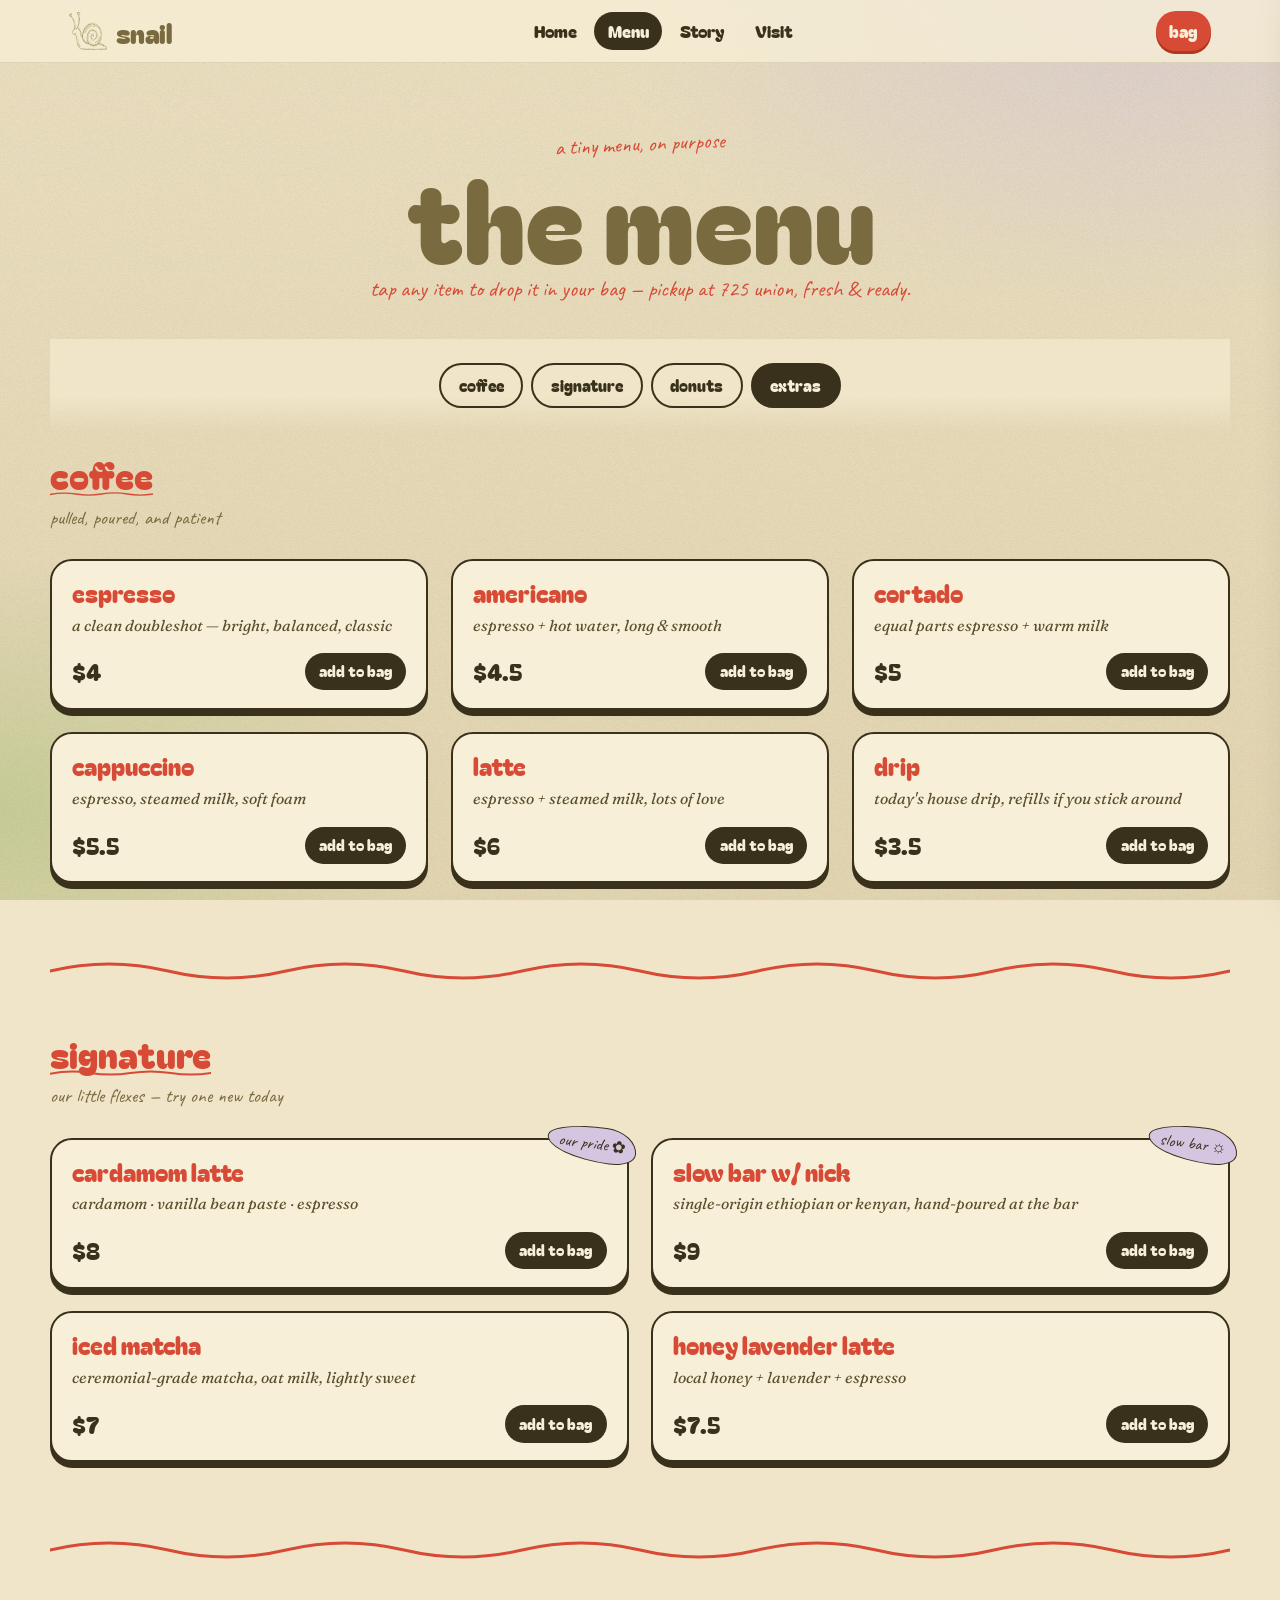
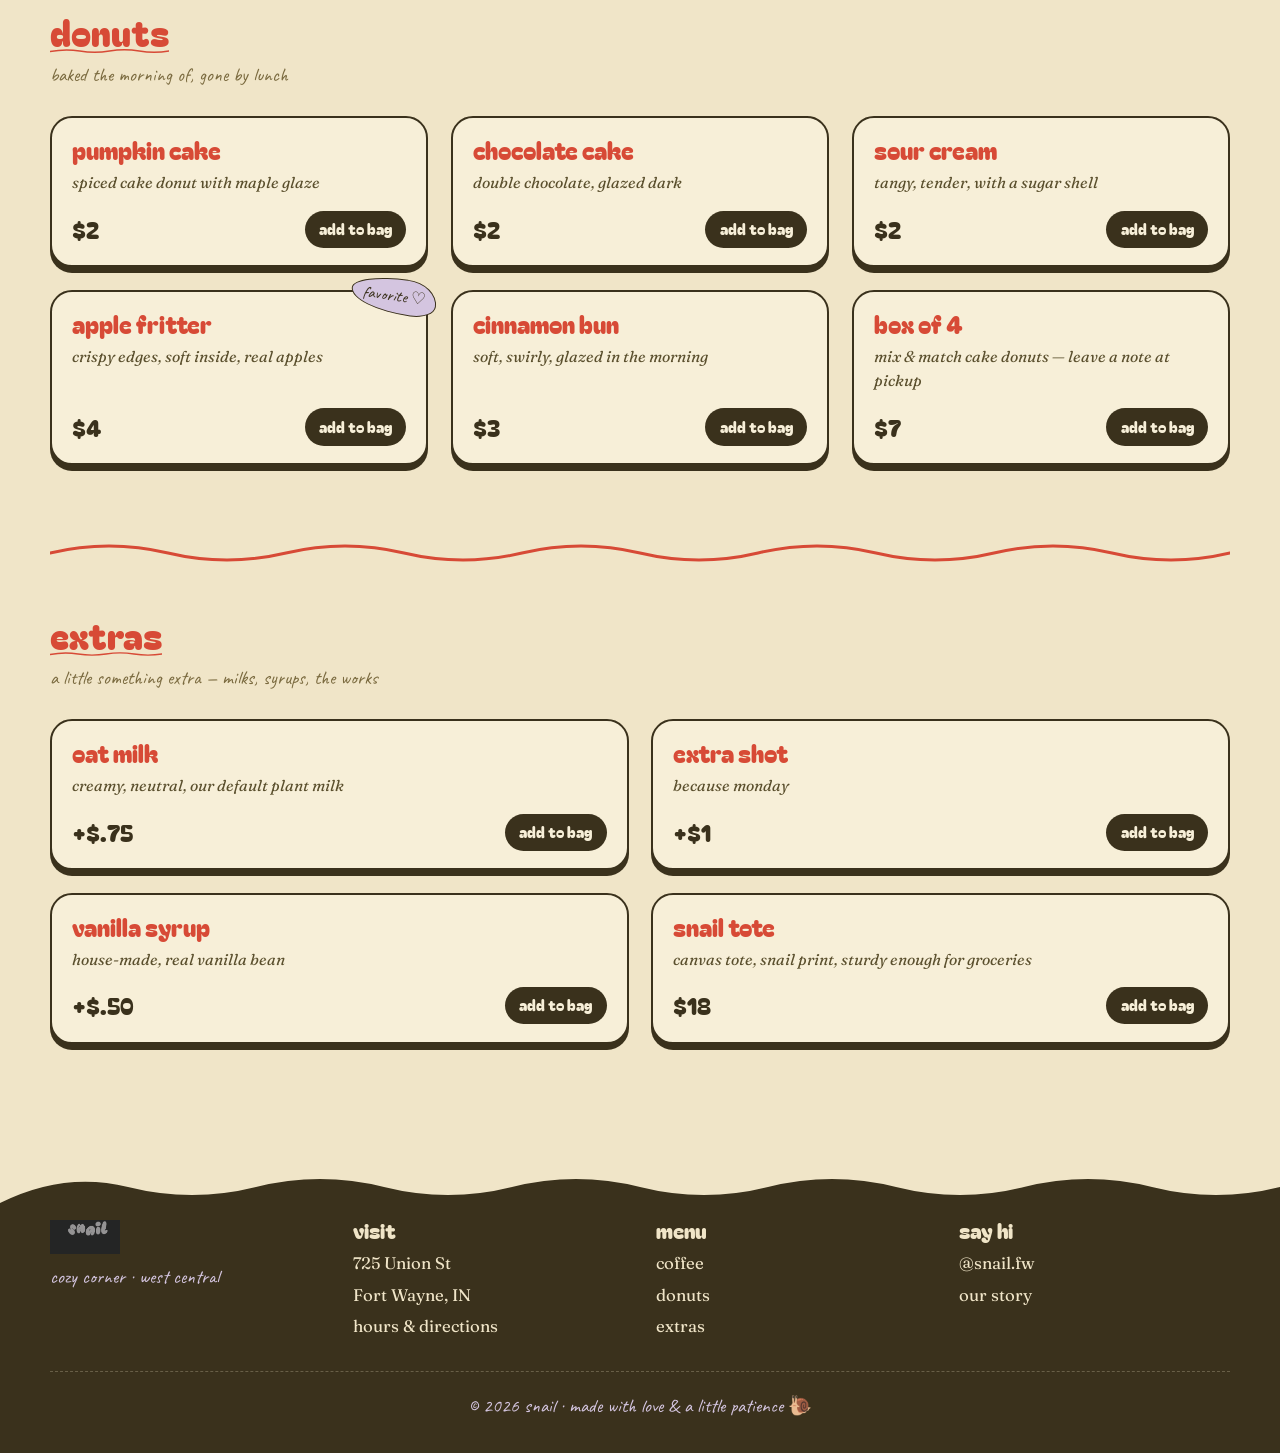
==== commit 2fb8bb46: "Fix layout + add drink customization modal Visual fixes - Hero title: trim to 2 lines ("slow coffee." ====
--- a/menu.html
+++ b/menu.html
@@ -6,7 +6,7 @@
   <meta name="theme-color" content="#F0E5C8">
   <title>menu — snail · cozy café in west central, fort wayne</title>
   <meta name="description" content="The full snail menu: cardamom latte, doubleshot espresso, single-origin slow bar, donuts, fritters, cinnamon buns, and more. Order ahead for pickup.">
-  <link rel="icon" href="assets/img/snail-mark.png">
+  <link rel="icon" href="assets/img/snail-logo.png">
   <link rel="preconnect" href="https://fonts.googleapis.com">
   <link rel="preconnect" href="https://fonts.gstatic.com" crossorigin>
   <link href="https://fonts.googleapis.com/css2?family=Bagel+Fat+One&family=Caveat:wght@400;600;700&family=Fraunces:opsz,wght@9..144,400;9..144,500;9..144,700&display=swap" rel="stylesheet">
@@ -20,7 +20,7 @@
 <header class="nav" role="banner">
   <div class="wrap nav__row">
     <a class="nav__brand" href="index.html" aria-label="Snail home">
-      <img src="assets/img/snail-mark.png" alt="">
+      <img src="assets/img/snail-logo.png" alt="">
       <span class="nav__brand-text">snail</span>
     </a>
     <nav class="nav__links" aria-label="Primary">
@@ -131,7 +131,7 @@
   <h2 class="menu-section__title">signature</h2>
   <p class="menu-section__sub">our little flexes — try one new today</p>
 
-  <div class="menu-grid">
+  <div class="menu-grid menu-grid--2">
 
     <article class="item-card">
       <span class="item-card__sticker">our pride ✿</span>
@@ -262,7 +262,7 @@
   <h2 class="menu-section__title">extras</h2>
   <p class="menu-section__sub">a little something extra — milks, syrups, the works</p>
 
-  <div class="menu-grid">
+  <div class="menu-grid menu-grid--2">
 
     <article class="item-card">
       <h3 class="item-card__name">oat milk</h3>
@@ -347,7 +347,7 @@
     </div>
     <div class="cart-list" data-cart-list></div>
     <div class="cart-empty" data-cart-empty>
-      <img src="assets/img/snail-mark.png" alt="">
+      <img src="assets/img/snail-logo.png" alt="">
       <p>nothing in the bag yet — go pick something cozy</p>
       <a class="btn btn--matcha btn--small" href="menu.html" style="margin-top:1rem">browse menu</a>
     </div>
@@ -362,8 +362,29 @@
   </div>
 </aside>
 
+<!-- Customize modal -->
+<div class="modal" data-modal hidden role="dialog" aria-modal="true" aria-labelledby="modal-title-m">
+  <div class="modal__scrim" data-modal-close></div>
+  <div class="modal__panel">
+    <header class="modal__header">
+      <h2 id="modal-title-m" data-modal-title>customize</h2>
+      <button class="modal__close" type="button" data-modal-close aria-label="Close">×</button>
+    </header>
+    <p class="modal__desc" data-modal-desc></p>
+    <div data-modal-groups></div>
+    <footer class="modal__footer">
+      <div class="modal__total"><span>total</span> <span data-modal-total>$0.00</span></div>
+      <div class="modal__buttons">
+        <button class="modal__remove" type="button" data-modal-remove style="display:none">remove from bag</button>
+        <button class="btn btn--brick modal__add" type="button" data-modal-confirm>add to bag</button>
+      </div>
+    </footer>
+  </div>
+</div>
+
 <div class="toast" data-toast role="status" aria-live="polite"></div>
 
+<script src="assets/js/customize.js"></script>
 <script src="assets/js/cart.js"></script>
 <script src="assets/js/main.js"></script>
 </body>
--- a/assets/css/components.css
+++ b/assets/css/components.css
@@ -336,6 +336,150 @@
 .cart-total small { font-size: .8rem; color: var(--olive); }
 .cart-checkout { width: 100%; justify-content: center; }
 
+/* ---------- CART LINE actions (override) ---------- */
+.cart-line__right { text-align: right; display: flex; flex-direction: column; align-items: flex-end; gap: .35rem; }
+.cart-line__price { font-family: var(--font-display); font-size: 1.1rem; color: var(--olive-ink); }
+.cart-line__actions { display: flex; gap: .25rem; }
+.cart-line__edit, .cart-line__remove {
+  font-family: var(--font-hand);
+  font-size: 1rem;
+  color: var(--brick);
+  padding: .25rem .55rem;
+  border-radius: 999px;
+}
+.cart-line__edit { color: var(--olive); }
+.cart-line__edit:hover { background: var(--matcha); color: var(--olive-ink); text-decoration: underline wavy; }
+.cart-line__remove:hover { text-decoration: underline wavy; }
+
+/* ---------- CUSTOMIZE MODAL ---------- */
+.modal {
+  position: fixed; inset: 0; z-index: 110;
+  display: flex; align-items: center; justify-content: center;
+  padding: 1rem;
+  pointer-events: none;
+}
+.modal[hidden] { display: none; }
+.modal.is-open { pointer-events: auto; }
+.modal__scrim {
+  position: absolute; inset: 0;
+  background: rgba(42,33,24,.55);
+  backdrop-filter: blur(4px);
+  -webkit-backdrop-filter: blur(4px);
+  opacity: 0;
+  transition: opacity .25s var(--ease-soft);
+}
+.modal.is-open .modal__scrim { opacity: 1; }
+.modal__panel {
+  position: relative;
+  background: var(--paper);
+  border: 2px solid var(--olive-ink);
+  border-radius: 24px;
+  padding: 1.6rem 1.6rem 1.4rem;
+  max-width: 540px;
+  width: 100%;
+  max-height: 92vh;
+  overflow-y: auto;
+  box-shadow: 0 14px 0 var(--olive-ink), 0 30px 60px -10px rgba(58,49,28,.45);
+  transform: translateY(20px) scale(.96);
+  opacity: 0;
+  transition: transform .35s var(--ease-bouncy), opacity .25s var(--ease-soft);
+}
+.modal.is-open .modal__panel { transform: none; opacity: 1; }
+.modal__header {
+  display: flex; align-items: center; justify-content: space-between;
+  margin-bottom: .3rem;
+}
+.modal__header h2 {
+  font-family: var(--font-display);
+  font-size: 1.9rem;
+  color: var(--olive-ink);
+  line-height: 1;
+}
+.modal__close {
+  width: 36px; height: 36px;
+  border-radius: 50%;
+  background: var(--cream-2);
+  display: grid; place-items: center;
+  font-size: 1.4rem;
+  transition: transform .25s var(--ease-bouncy), background .25s;
+}
+.modal__close:hover { background: var(--brick); color: var(--paper); transform: rotate(90deg); }
+.modal__desc {
+  color: var(--olive);
+  font-style: italic;
+  margin-bottom: 1.2rem;
+  font-size: .98rem;
+}
+
+.opt-group { margin-bottom: 1.1rem; }
+.opt-group__label {
+  font-family: var(--font-hand);
+  font-size: 1.3rem;
+  color: var(--brick);
+  margin-bottom: .4rem;
+  display: inline-block;
+  transform: rotate(-1.5deg);
+}
+.opt-group__options { display: flex; flex-wrap: wrap; gap: .4rem; }
+.opt-pill {
+  display: inline-flex;
+  align-items: center;
+  gap: .35rem;
+  padding: .45rem .9rem;
+  border-radius: 999px;
+  background: var(--cream);
+  border: 1.5px solid var(--olive-ink);
+  font-family: var(--font-display);
+  font-size: .95rem;
+  color: var(--olive-ink);
+  transition: background .2s, color .2s, transform .25s var(--ease-bouncy);
+}
+.opt-pill:hover { background: var(--matcha); transform: rotate(-2deg); }
+.opt-pill.is-selected {
+  background: var(--olive-ink);
+  color: var(--paper);
+}
+.opt-pill.is-selected:hover { background: var(--brick); }
+.opt-delta { font-size: .8rem; opacity: .85; }
+
+.modal__footer {
+  display: flex;
+  align-items: center;
+  justify-content: space-between;
+  gap: 1rem;
+  margin-top: .8rem;
+  padding-top: 1rem;
+  border-top: 2px dashed var(--olive);
+  flex-wrap: wrap;
+}
+.modal__total {
+  font-family: var(--font-display);
+  font-size: 1.4rem;
+  color: var(--olive-ink);
+  display: flex;
+  align-items: baseline;
+  gap: .8rem;
+}
+.modal__total small { font-size: .8rem; color: var(--olive); font-family: var(--font-hand); }
+.modal__buttons { display: flex; gap: .6rem; flex-wrap: wrap; }
+.modal__remove {
+  font-family: var(--font-hand);
+  font-size: 1.05rem;
+  color: var(--brick);
+  padding: .55rem 1rem;
+  border-radius: 999px;
+  border: 1.5px dashed var(--brick);
+}
+.modal__remove:hover { background: var(--brick); color: var(--paper); border-style: solid; }
+
+@media (max-width: 480px) {
+  .modal__panel { padding: 1.2rem; }
+  .modal__header h2 { font-size: 1.55rem; }
+  .modal__footer { flex-direction: column; align-items: stretch; }
+  .modal__buttons { width: 100%; }
+  .modal__add { flex: 1; justify-content: center; }
+}
+
 /* ---------- TOAST ---------- */
 .toast {
   position: fixed;
--- a/assets/css/pages.css
+++ b/assets/css/pages.css
@@ -28,23 +28,28 @@
 }
 .hero__title {
   font-family: var(--font-display);
-  font-size: var(--fs-mega);
-  line-height: .85;
+  font-size: clamp(3rem, 8vw, 6.5rem);
+  line-height: .92;
   letter-spacing: -.02em;
   color: var(--olive);
   margin-bottom: 1rem;
   position: relative;
 }
-.hero__title em {
-  font-family: var(--font-hand);
-  font-style: normal;
+.hero__title span {
+  display: block;
+  white-space: nowrap;
+}
+.hero__title span:nth-child(2) {
+  color: var(--olive-ink);
+  margin-top: .15em;
+}
+.hero__hand-tag {
+  font-family: var(--font-hand);
   color: var(--brick);
-  font-size: .55em;
-  display: block;
-  transform: rotate(-3deg) translateX(-1ch);
-  margin-top: .2em;
-  font-weight: 600;
-  line-height: 1;
+  font-size: 1.6rem;
+  display: inline-block;
+  transform: rotate(-3deg);
+  margin: -.2rem 0 .8rem;
 }
 .hero__lede {
   font-size: var(--fs-lead);
@@ -111,23 +116,28 @@
   overflow: hidden;
   border-block: 2px solid var(--olive-ink);
   position: relative;
+  display: flex;
 }
 .marquee__track {
-  display: inline-flex;
+  display: flex;
+  flex-shrink: 0;
   gap: 2.5rem;
-  padding-left: 2.5rem;
+  padding-right: 2.5rem;
   white-space: nowrap;
-  animation: marquee 28s linear infinite;
+  animation: marquee 32s linear infinite;
   will-change: transform;
-}
-.marquee span { display: inline-flex; align-items: center; gap: 1.2rem; }
-.marquee span::after {
+  min-width: 100%;
+  justify-content: space-around;
+}
+.marquee__track span { display: inline-flex; align-items: center; gap: 1.2rem; flex-shrink: 0; }
+.marquee__track span::after {
   content: "🐌";
   font-size: 1.4rem;
   filter: grayscale(.4);
 }
 @keyframes marquee {
-  to { transform: translateX(-50%); }
+  from { transform: translateX(0); }
+  to   { transform: translateX(-100%); }
 }
 
 /* Story section */
@@ -141,16 +151,16 @@
   align-items: center;
 }
 .story__photos {
-  position: relative;
-  height: clamp(360px, 50vw, 540px);
-}
-.story__photos .polaroid {
-  position: absolute;
-  width: 64%;
-}
-.story__photos .polaroid:nth-child(1) { top: 0;     left: 0;    z-index: 2; }
-.story__photos .polaroid:nth-child(2) { top: 8%;    right: 0;   z-index: 1; transform: rotate(4deg); }
-.story__photos .polaroid:nth-child(3) { bottom: 0;  left: 16%;  z-index: 3; transform: rotate(-2deg); }
+  display: grid;
+  grid-template-columns: repeat(3, 1fr);
+  gap: 1rem;
+  align-items: start;
+}
+.story__photos .polaroid { width: 100%; }
+.story__photos .polaroid:nth-child(1) { transform: rotate(-3deg); margin-top: 0; }
+.story__photos .polaroid:nth-child(2) { transform: rotate(2deg);  margin-top: 2rem; }
+.story__photos .polaroid:nth-child(3) { transform: rotate(-1.5deg); margin-top: 1rem; }
+.story__photos .polaroid:hover { transform: translateY(-6px) rotate(0deg); transition: transform .35s var(--ease-bouncy); }
 .story__copy h2 {
   font-size: var(--fs-h2);
   color: var(--olive-ink);
@@ -231,8 +241,14 @@
 .menu-preview__head .hand { font-size: 1.5rem; }
 .menu-preview__grid {
   display: grid;
-  grid-template-columns: repeat(auto-fill, minmax(260px, 1fr));
+  grid-template-columns: repeat(3, 1fr);
   gap: 1.4rem;
+}
+@media (max-width: 900px) {
+  .menu-preview__grid { grid-template-columns: repeat(2, 1fr); }
+}
+@media (max-width: 560px) {
+  .menu-preview__grid { grid-template-columns: 1fr; }
 }
 
 /* Visit teaser */
@@ -341,8 +357,16 @@
 }
 .menu-grid {
   display: grid;
-  grid-template-columns: repeat(auto-fill, minmax(280px, 1fr));
+  grid-template-columns: repeat(3, 1fr);
   gap: 1.4rem;
+}
+.menu-grid--2 { grid-template-columns: repeat(2, 1fr); }
+.menu-grid--4 { grid-template-columns: repeat(4, 1fr); }
+@media (max-width: 1000px) {
+  .menu-grid, .menu-grid--4 { grid-template-columns: repeat(2, 1fr); }
+}
+@media (max-width: 600px) {
+  .menu-grid, .menu-grid--2, .menu-grid--4 { grid-template-columns: 1fr; }
 }
 
 /* ---------- STORY PAGE ---------- */
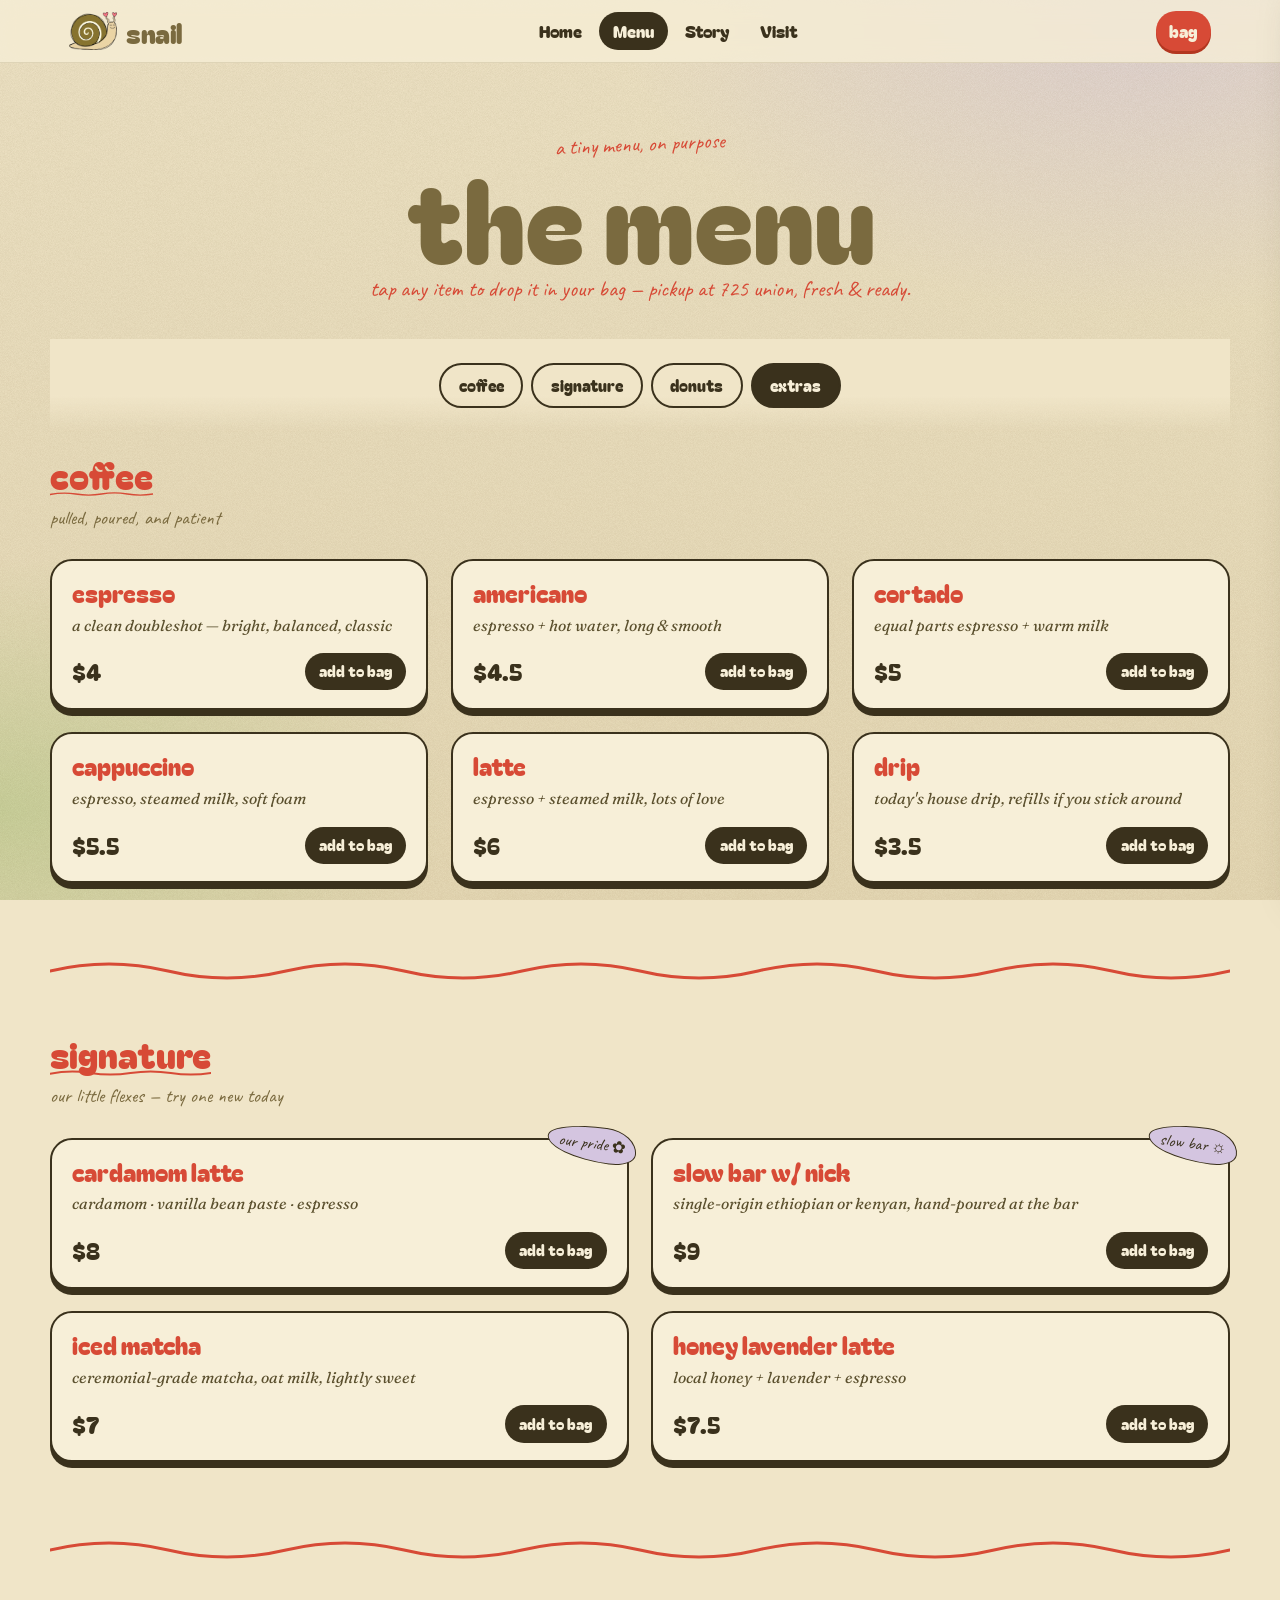
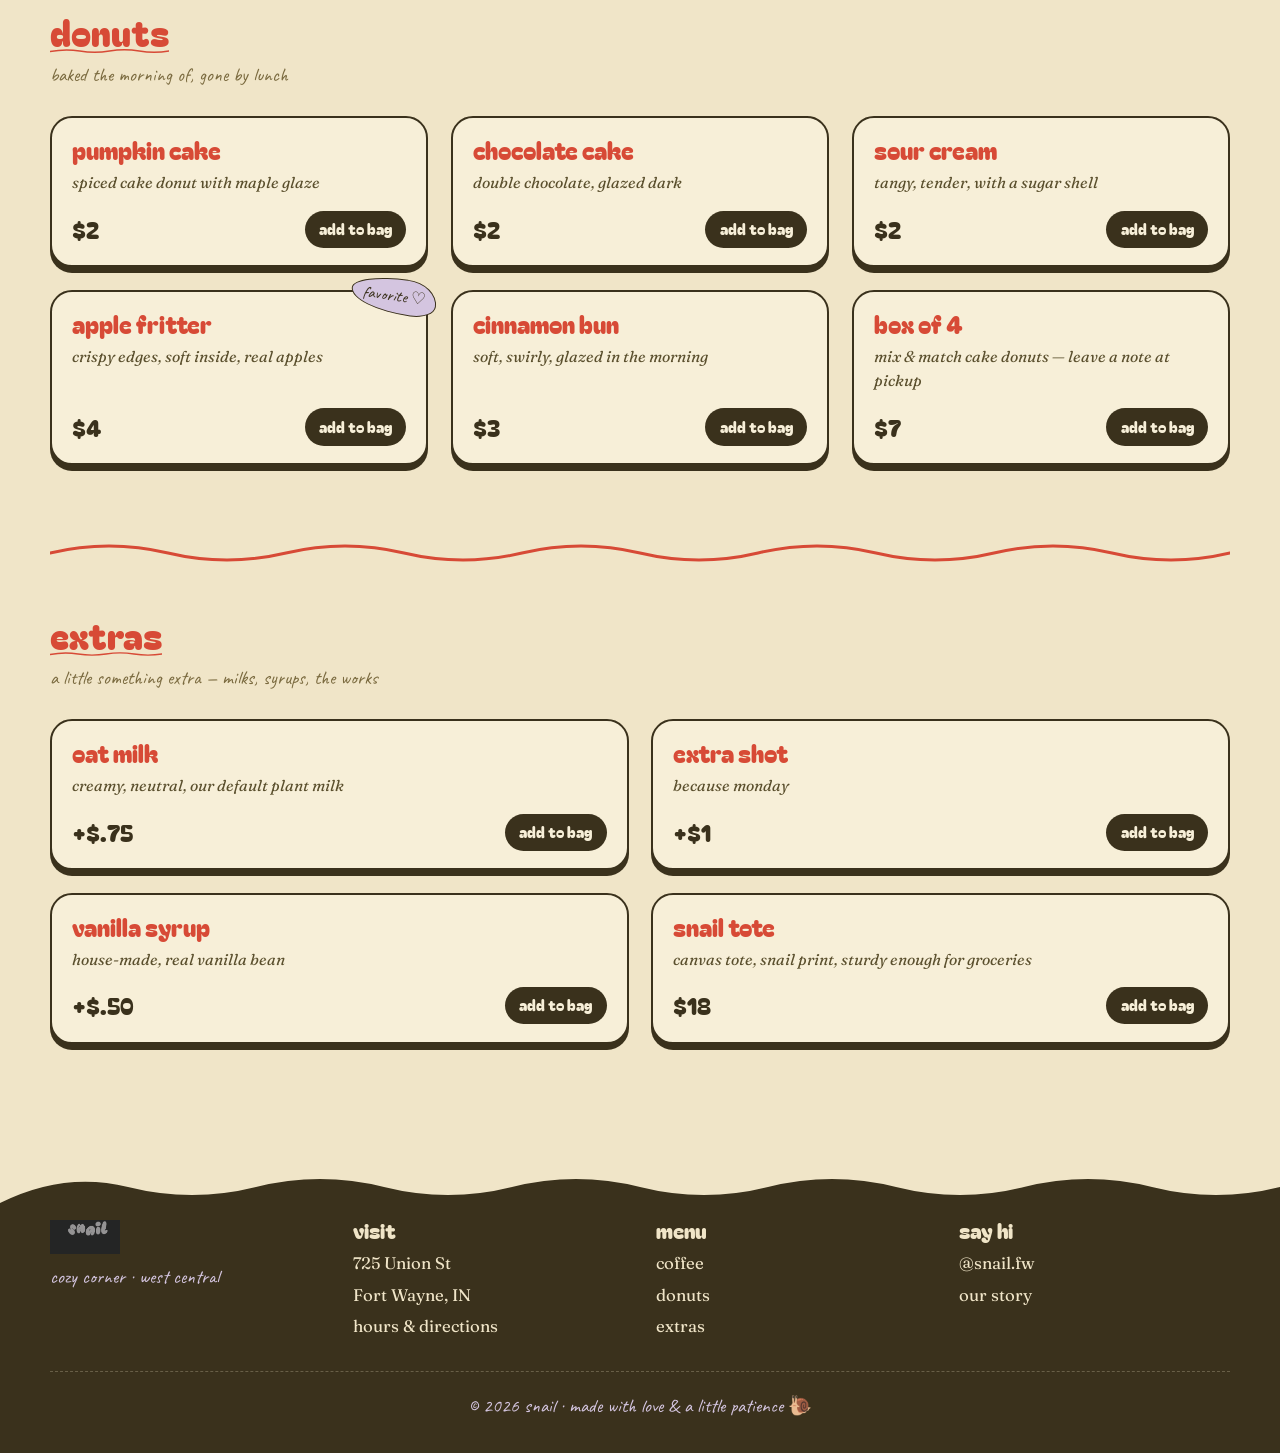
==== commit fb078f41: "Two-snail system: cartoon nav + monochrome hero - New snail-nav.png: friendly cartoon snail (olive s" ====
--- a/menu.html
+++ b/menu.html
@@ -20,7 +20,7 @@
 <header class="nav" role="banner">
   <div class="wrap nav__row">
     <a class="nav__brand" href="index.html" aria-label="Snail home">
-      <img src="assets/img/snail-logo.png" alt="">
+      <img src="assets/img/snail-nav.png" alt="">
       <span class="nav__brand-text">snail</span>
     </a>
     <nav class="nav__links" aria-label="Primary">
--- a/assets/css/components.css
+++ b/assets/css/components.css
@@ -24,7 +24,7 @@
   text-decoration: none;
   flex-shrink: 0;
 }
-.nav__brand img { width: 38px; height: 38px; }
+.nav__brand img { height: 38px; width: auto; }
 .nav__brand-text {
   font-family: var(--font-display);
   font-size: 1.7rem;
@@ -81,16 +81,59 @@
   padding: 0 6px;
 }
 
-@media (max-width: 640px) {
-  .nav__row { padding: .55rem .8rem; gap: .55rem; }
-  .nav__brand img { width: 32px; height: 32px; }
-  .nav__brand-text { font-size: 1.35rem; }
-  .nav__link { font-size: .92rem; padding: .3rem .65rem; }
-  .nav__cart { padding: .4rem .65rem; font-size: .9rem; }
+/* MOBILE NAV: 2-row sticky-note layout */
+@media (max-width: 720px) {
+  .nav__row {
+    grid-template-columns: 1fr auto;
+    grid-template-rows: auto auto;
+    grid-template-areas:
+      "brand cart"
+      "links links";
+    padding: .55rem .8rem .7rem;
+    gap: .55rem .8rem;
+    row-gap: .65rem;
+  }
+  .nav__brand { grid-area: brand; }
+  .nav__cart  { grid-area: cart;  }
+  .nav__links {
+    grid-area: links;
+    display: grid;
+    grid-template-columns: repeat(4, 1fr);
+    gap: .4rem;
+    overflow: visible;
+    padding: 2px 0;
+  }
+  .nav__brand img { height: 36px; width: auto; }
+  .nav__brand-text { font-size: 1.5rem; }
+  .nav__link {
+    font-size: .95rem;
+    padding: .55rem .35rem;
+    text-align: center;
+    border-radius: 14px;
+    border: 2px solid var(--olive-ink);
+    box-shadow: 0 3px 0 var(--olive-ink);
+    background: var(--paper);
+  }
+  /* Sticky-note color rotation */
+  .nav__link:nth-child(1) { background: var(--matcha);  transform: rotate(-2deg);  }
+  .nav__link:nth-child(2) { background: var(--lilac);   transform: rotate(1.5deg); }
+  .nav__link:nth-child(3) { background: var(--cream-3); transform: rotate(-1.5deg);}
+  .nav__link:nth-child(4) { background: var(--brick); color: var(--paper); transform: rotate(2deg); border-color: var(--olive-ink); }
+  .nav__link:hover, .nav__link:active {
+    transform: rotate(0deg) translateY(-2px);
+    box-shadow: 0 5px 0 var(--olive-ink);
+  }
+  .nav__link.is-active {
+    background: var(--olive-ink) !important;
+    color: var(--paper) !important;
+    transform: rotate(-1deg) scale(1.03);
+    box-shadow: 0 3px 0 var(--brick);
+  }
+  .nav__cart { padding: .5rem .9rem; font-size: 1rem; }
 }
 @media (max-width: 420px) {
-  .nav__brand-text { display: none; }
-  .nav__link { font-size: .85rem; padding: .25rem .55rem; }
+  .nav__brand-text { font-size: 1.3rem; }
+  .nav__link { font-size: .85rem; padding: .5rem .25rem; }
 }
 
 /* ---------- BUTTONS ---------- */
--- a/assets/css/pages.css
+++ b/assets/css/pages.css
@@ -63,21 +63,36 @@
   position: relative;
   display: grid;
   place-items: center;
+  padding: 2.5rem 1rem;
+  min-height: 360px;
 }
 .hero__art-blob {
-  position: absolute; inset: 0;
+  position: absolute;
+  width: 62%;
+  aspect-ratio: 1 / 1;
   background: var(--lilac);
   border-radius: var(--r-blob);
   z-index: 0;
+  top: 8%;
+  left: 18%;
+  opacity: .85;
   animation: blob-drift 18s ease-in-out infinite alternate;
 }
-.hero__art-blob.matcha { background: var(--matcha); inset: 8% -10% 12% 10%; opacity: .7; animation-duration: 22s; }
+.hero__art-blob.matcha {
+  background: var(--matcha);
+  width: 54%;
+  top: 22%;
+  left: auto;
+  right: 8%;
+  opacity: .7;
+  animation-duration: 22s;
+}
 .hero__art-snail {
   position: relative;
   z-index: 2;
-  width: 100%;
-  max-width: 520px;
-  filter: drop-shadow(0 16px 24px rgba(58,49,28,.18));
+  width: 78%;
+  max-width: 440px;
+  filter: drop-shadow(0 18px 28px rgba(58,49,28,.22));
   animation: snail-bob 6s ease-in-out infinite;
 }
 .hero__art-tag {
@@ -86,15 +101,17 @@
   font-family: var(--font-hand);
   background: var(--paper);
   border: 1.5px solid var(--olive-ink);
-  padding: .4rem .9rem;
+  padding: .35rem .85rem;
   border-radius: var(--r-blob-2);
   color: var(--brick);
-  font-size: 1.05rem;
+  font-size: 1rem;
   box-shadow: 0 4px 0 var(--olive-ink);
-}
-.hero__art-tag.t1 { top: 6%; right: -2%; transform: rotate(8deg); }
-.hero__art-tag.t2 { bottom: 8%; left: -4%; transform: rotate(-6deg); }
-.hero__art-tag.t3 { top: 38%; right: -8%; transform: rotate(-4deg); }
+  white-space: nowrap;
+}
+/* Anchored to the .hero__art container corners so they sit predictably */
+.hero__art-tag.t1 { top: 4%;     right: 4%;  transform: rotate(5deg);  }
+.hero__art-tag.t2 { bottom: 6%;  left: 4%;   transform: rotate(-5deg); }
+.hero__art-tag.t3 { top: 50%;    right: -2%; transform: rotate(-3deg); }
 
 @keyframes snail-bob {
   0%, 100% { transform: translateY(0) rotate(-1deg); }
@@ -131,10 +148,22 @@
 }
 .marquee__track span { display: inline-flex; align-items: center; gap: 1.2rem; flex-shrink: 0; }
 .marquee__track span::after {
-  content: "🐌";
-  font-size: 1.4rem;
-  filter: grayscale(.4);
-}
+  content: "";
+  display: inline-block;
+  width: 38px;
+  height: 28px;
+  background-color: var(--paper);
+  -webkit-mask: url('../img/snail-logo.png') no-repeat center / contain;
+  mask: url('../img/snail-logo.png') no-repeat center / contain;
+  flex-shrink: 0;
+}
+.marquee__track span:nth-child(7n+1)::after { background-color: var(--paper); }
+.marquee__track span:nth-child(7n+2)::after { background-color: var(--matcha); }
+.marquee__track span:nth-child(7n+3)::after { background-color: var(--lilac); }
+.marquee__track span:nth-child(7n+4)::after { background-color: var(--brick); }
+.marquee__track span:nth-child(7n+5)::after { background-color: var(--cream-3); }
+.marquee__track span:nth-child(7n+6)::after { background-color: var(--matcha-deep); }
+.marquee__track span:nth-child(7n+7)::after { background-color: var(--lilac-deep); }
 @keyframes marquee {
   from { transform: translateX(0); }
   to   { transform: translateX(-100%); }
@@ -452,7 +481,20 @@
 /* ---------- RESPONSIVE BREAKPOINTS ---------- */
 @media (max-width: 900px) {
   .hero__inner { grid-template-columns: 1fr; }
-  .hero__art { order: -1; max-width: 380px; margin: 0 auto; }
+  .hero__art {
+    order: -1;
+    max-width: 320px;
+    margin: 0 auto;
+    min-height: 280px;
+    padding: 1.2rem .5rem;
+  }
+  .hero__art-snail { max-width: 220px; width: 70%; }
+  .hero__art-blob { width: 70%; }
+  .hero__art-blob.matcha { width: 56%; }
+  .hero__art-tag { font-size: .92rem; padding: .25rem .7rem; }
+  .hero__art-tag.t1 { top: 0;       right: -5%;  }
+  .hero__art-tag.t2 { bottom: 0;    left: -5%;   }
+  .hero__art-tag.t3 { top: 45%;     right: -10%; }
   .story__inner { grid-template-columns: 1fr; gap: 2rem; }
   .story__photos { height: 460px; max-width: 460px; margin: 0 auto; }
   .highlights__row { grid-template-columns: 1fr; gap: 1.2rem; max-width: 360px; margin: 0 auto; }
